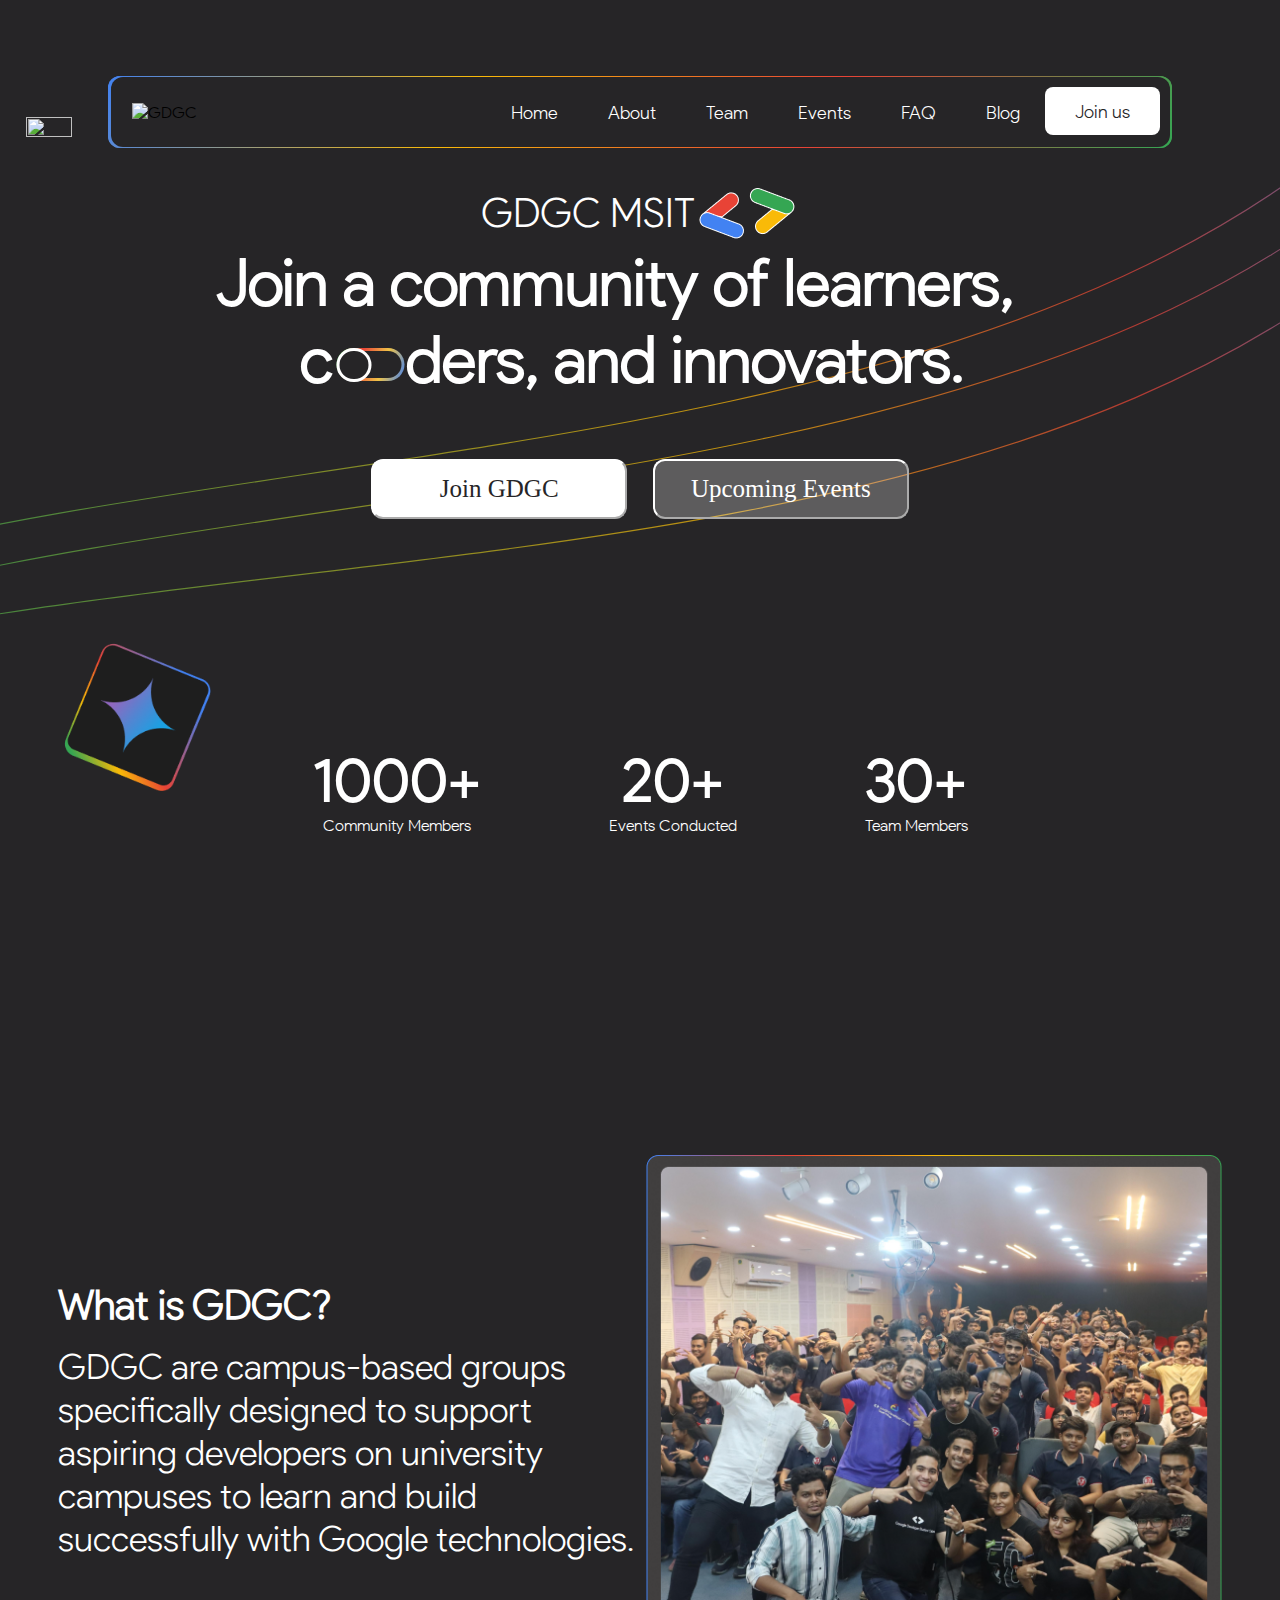
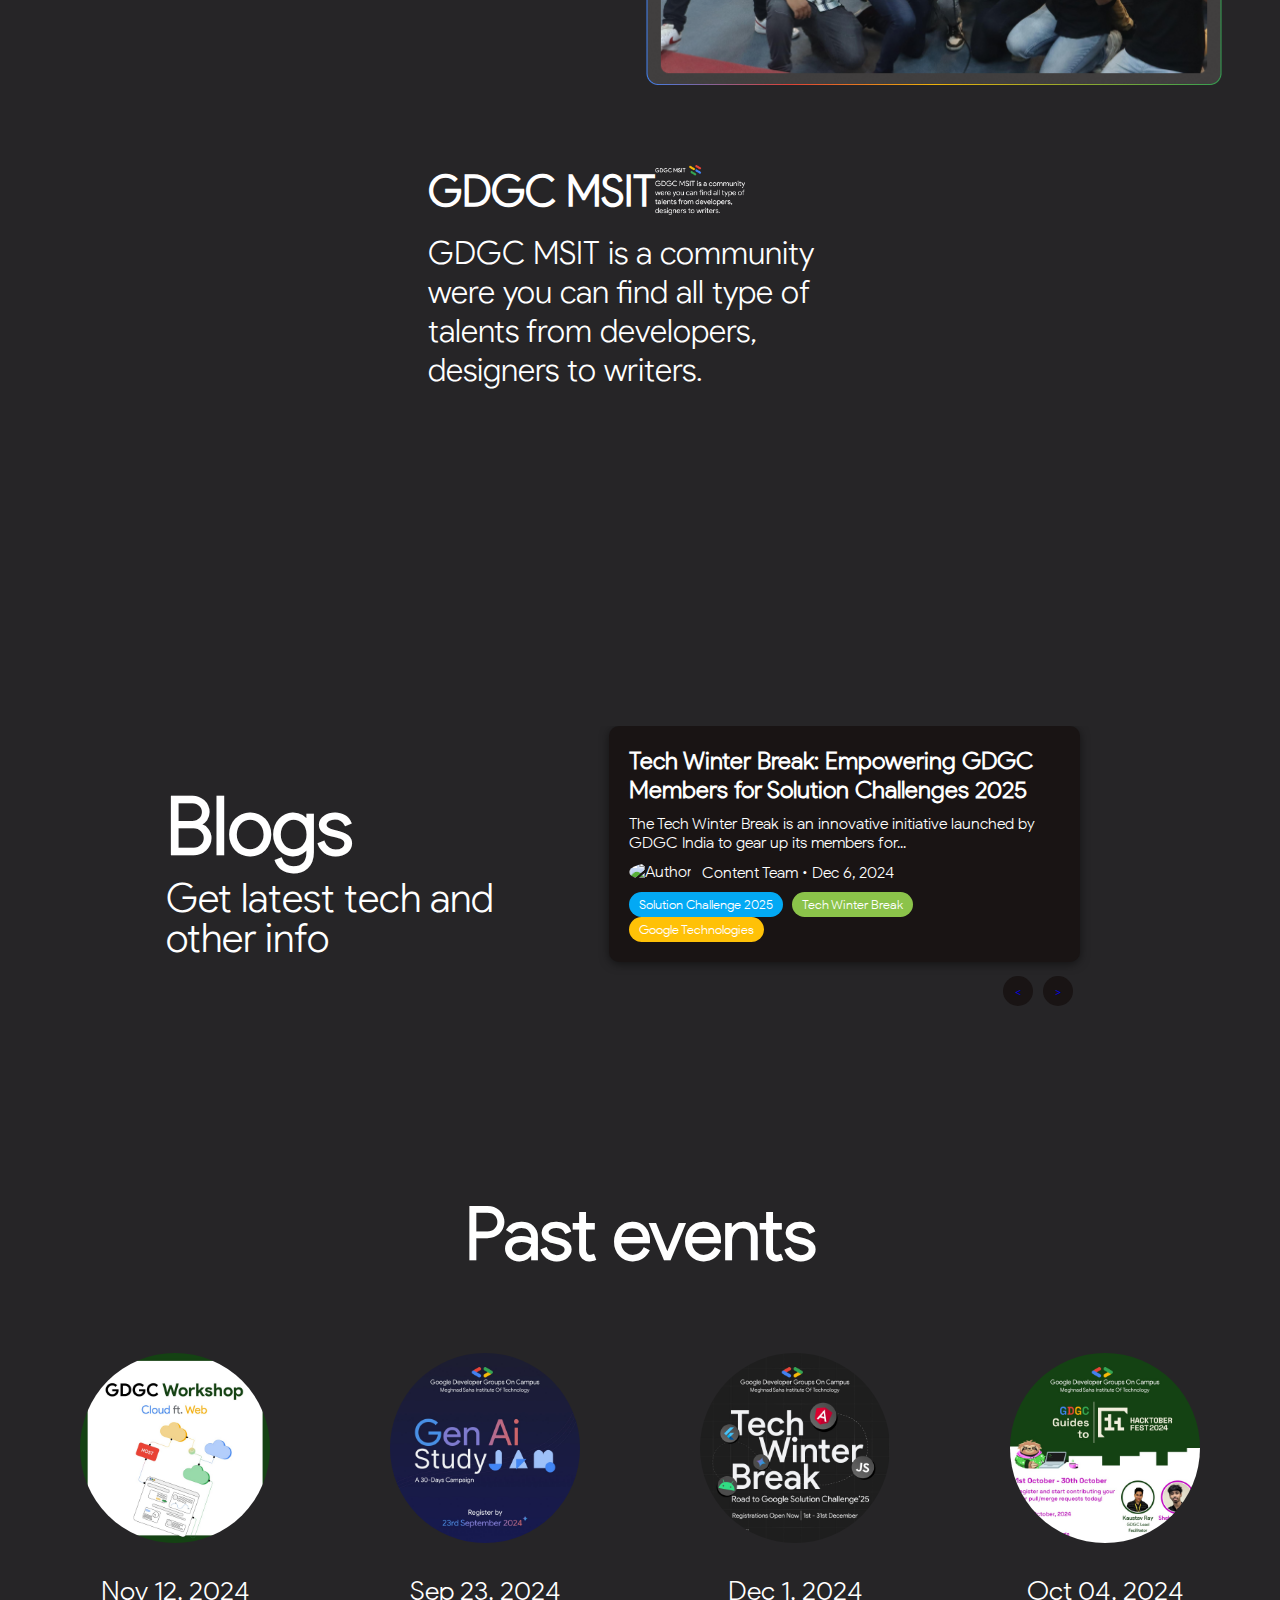
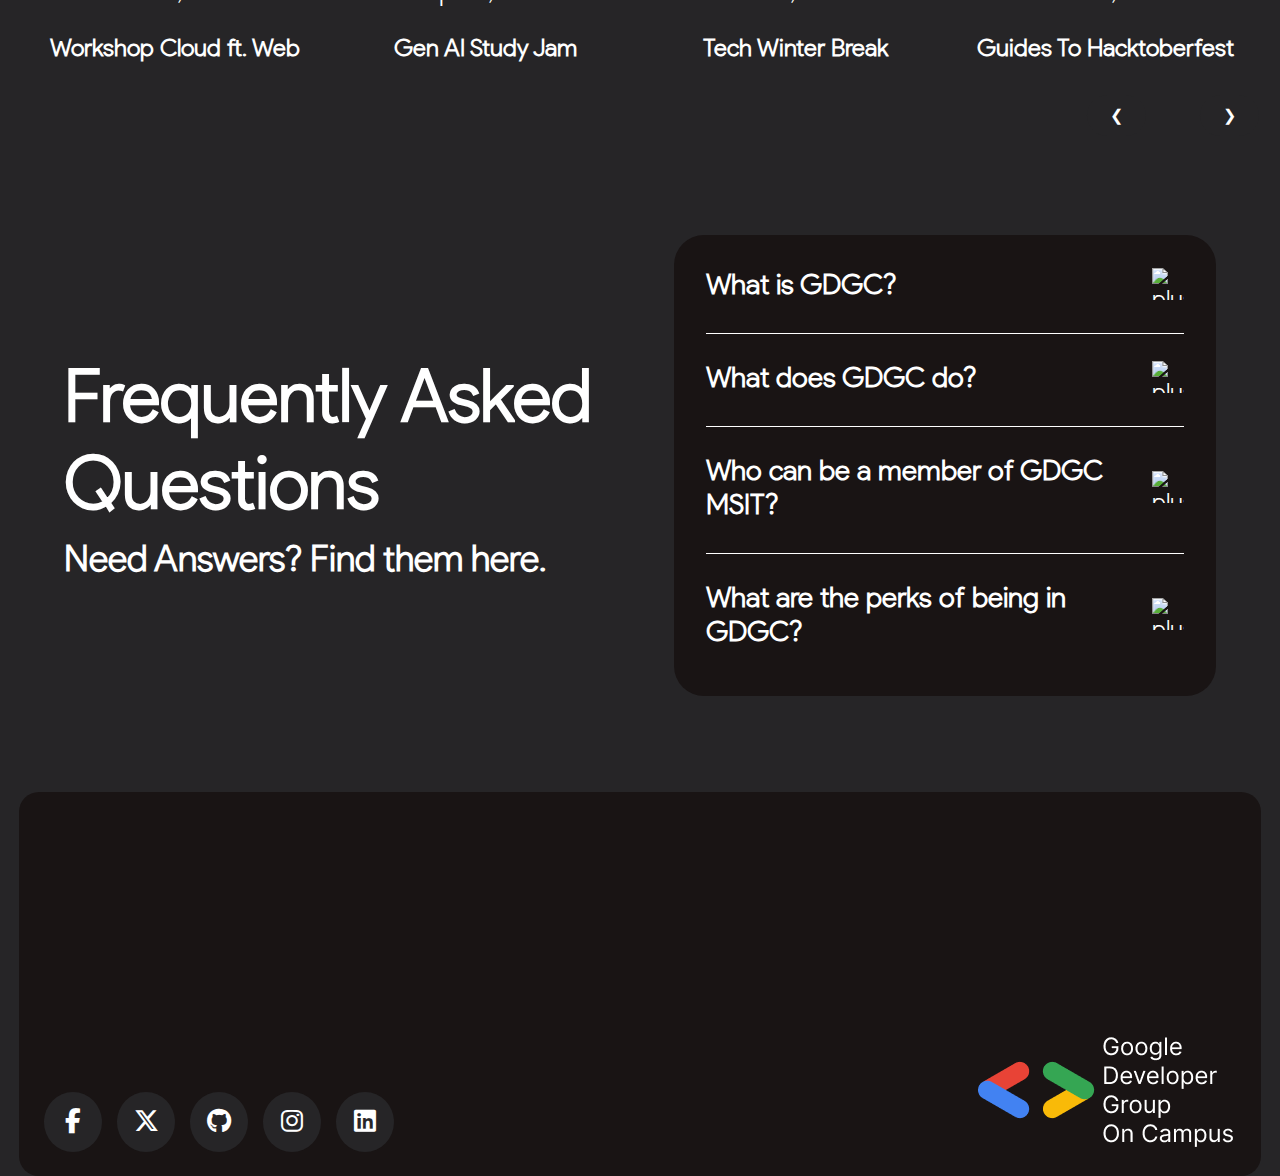
==== index.html @ e76a3c38 "Update index.html" ====
<!DOCTYPE html>
<html lang="en">
  <head>
    <meta charset="UTF-8" />
    <meta name="viewport" content="width=device-width, initial-scale=1.0" />
    <title>GDGC MSIT</title>
    <link rel="stylesheet" href="style.css" />
    <link
      rel="stylesheet"
      href="https://cdnjs.cloudflare.com/ajax/libs/font-awesome/6.7.1/css/all.min.css"
    />
    <link
      rel="stylesheet"
      href="https://cdnjs.cloudflare.com/ajax/libs/font-awesome/6.7.1/css/all.min.css"
      integrity="sha512-5Hs3dF2AEPkpNAR7UiOHba+lRSJNeM2ECkwxUIxC1Q/FLycGTbNapWXB4tP889k5T5Ju8fs4b1P5z/iB4nMfSQ=="
      crossorigin="anonymous"
      referrerpolicy="no-referrer"
    />
    <script>
      // if (!sessionStorage.getItem("loadingShown")) {
      //   window.location.href = "Loading.html";
      // } else {
      //   sessionStorage.removeItem("loadingShown");
      // }
    </script>
        <style>
      html {
        scroll-behavior: smooth;
      }
      /* ----------------------------------------------toggle switch------------------------------------------------------ */

      .switch {
        position: relative;
        display: inline-block;
        width: 4rem;
        height: 1.75rem;
        top: 1.8rem;
        margin: 0 -14px 0 -12px;
        /* align-content: end; */
        /* left: -700px; */
        /* top: 5px; */
      }

      .switch input {
        opacity: 0;
        width: 0;
        height: 0;
      }

      .slider {
        position: absolute;
        cursor: pointer;
        top: 0;
        left: 0;
        right: 0;
        bottom: 0;
        background-color: #272525;
        -webkit-transition: 0.4s;
        transition: 0.4s;
        border-radius: 34px;
        border: 4px solid blue;
      }

      .slider:before {
        position: absolute;
        content: "";
        height: 20px;
        width: 20px;
        left: -3px;
        /* bottom: 0.5px; */
        top: -3px;
        background-color: #272525;
        -webkit-transition: 0.4s;
        transition: 0.4s;
        border-radius: 50%;
        border: 4px solid red;
        /* border-image: linear-gradient(to right, red, blue, green, yellow) 1; */
      }

      input:checked + .slider {
        background-color: #fff;
      }

      input:focus + .slider {
        box-shadow: 0 0 1px #fff;
      }

      input:checked + .slider:before {
        -webkit-transform: translateX(26px);
        -ms-transform: translateX(26px);
        transform: translateX(36px);
      }

      /* Rounded sliders */
      .slider.round {
        border-radius: 34px;
      }

      .slider.round:before {
        border-radius: 50%;
      }

      /* ----------------------------------------------toggle switch------------------------------------------------------ */
    </style>
  </head>

  <body>
    <!-- <div id="loading-placeholder" ></div> -->
    <!-- <div id="main-content" > -->
    <!----------------------------------------------Navbar------------------------------------------------------>

    <div class="header">
      <nav>
        <ul>
          <div class="nav-img">
            <img id="nav-Img" src="./images/nav-photo.png" alt="GDGC" />
          </div>
          <li class="hideOnMobile">
            <a href="#home" class="active">Home</a>
          </li>
          <li class="hideOnMobile"><a href="#About">About</a></li>
          <li class="hideOnMobile"><a href="./indexx.html">Team</a></li>
          <li class="hideOnMobile"><a href="#events">Events</a></li>
          <li class="hideOnMobile"><a href="#faq">FAQ</a></li>
          <li class="hideOnMobile"><a href="#blogs">Blog</a></li>
          <li class="hideOnMobile">
            <button id="nav-btn">
              <a
                href="https://gdg.community.dev/gdg-on-campus-meghnad-saha-institute-of-technology-kolkata-india/"
                >Join us</a
              >
            </button>
          </li>
          <li>
            <a href="#" id="menubar"><i class="fa-solid fa-bars"></i></a>
          </li>
        </ul>

        <ul class="sidebar">
          <li>
            <a href="#" id="closeBtn"><i class="fa-solid fa-x"></i></a>
          </li>
          <li><a href="/index.html" class="nav-btn">Home</a></li>
          <li><a href="#About" class="nav-btn">About</a></li>
          <li><a href="/indexx.html" class="nav-btn">Team</a></li>
          <li><a href="#events" class="nav-btn">Events</a></li>
          <li><a href="#faq" class="nav-btn">FAQ</a></li>
          <li><a href="#blogs" class="nav-btn">Blog</a></li>
          <li><a href="https://gdg.community.dev/gdg-on-campus-meghnad-saha-institute-of-technology-kolkata-india/" class="nav-btn">Join Us</a></li>
        </ul>
      </nav>
    </div>

    <!----------------------------------------------Navbar------------------------------------------------------>

    <!----------------------------------------------Hero Section------------------------------------------------------>
    <div class="hero-container"  id="home">
      <img
        id="logo1"
        src="./image/Group 8.png"
        alt=""
        height="225px"
        width="300px"
      />
      <img id="logo2" src="./image/Group-12.png" alt="" />
      <img id="logo3" src="./image/Frame 88.png" alt="" />
      <img id="logo4" src="./image/Group 11.png" alt="" />
      <img id="logo5" src="./image/BG-1.png.svg" width="100%" alt="" />
      <div class="main">
        <div class="main-1">
          <pre>GDGC MSIT</pre>
          <img src="./image/Group (1).png" alt="" />
        </div>
        <div class="main-2">
          <h1>
            <pre>
              Join a community of learners,
                c<div class="toggle-container">
                  <input type="checkbox" name="checkbox" id="toggle" class="mode-icon" onclick="changeImg()">
                  <div class="toggle-btn"><label for="toggle" class="toggle"></label></div>
                  </div>ders, and innovators.
            </pre>
          </h1>
        </div>
        <div class="hero-btn">
          <a
            href="https://gdg.community.dev/gdg-on-campus-meghnad-saha-institute-of-technology-kolkata-india/"
            ><button id="btn1">Join GDGC</button></a
          >
          <a href=""><button id="btn2">Upcoming Events</button></a>
        </div>
      </div>
    </div>
    <!----------------------------------------------Hero Section------------------------------------------------------>

    <!----------------------------------------------Number Section------------------------------------------------------>
    <div class="number">
      <div class="flex">
        <div class="num">
          <h1>1000+</h1>
        </div>
        <div class="text">
          <p>Community Members</p>
        </div>
      </div>
      <div class="flex">
        <div class="num">
          <h1>20+</h1>
        </div>
        <div class="text">
          <p>Events Conducted</p>
        </div>
      </div>
      <div class="flex">
        <div class="num">
          <h1>30+</h1>
        </div>
        <div class="text">
          <p>Team Members</p>
        </div>
      </div>
    </div>
    <!----------------------------------------------Number Section------------------------------------------------------>

    <!----------------------------------------------Ongoing Event Section------------------------------------------------------>

    <!-- <div class="ongoing-container" id="ongoing-section">
      <div>
        <h1>Ongoing Event</h1>
      </div>
      <div class="ongoing-content">
        <div class="ongoing-image">
          <img src="image/events/build with AI.jpeg" alt="" />
        </div>
        <div class="ongoing-text">
          <div>
            <h2>Gen Ai Study Jam</h2>
          </div>
          <div>
            <p>
              🚀 Get ready to dive into the world of AI! Meghnad Saha Institute of Technology presents an engaging AI Workshop where you’ll learn to build your first AI Agent from scratch! 💻✨

              <br />
              <br />
              Space is limited! Only 120 students can join <br />
              this exclusive adventure
            </p>
          </div>
          <div>
            <a href="https://gdg.community.dev/events/details/google-gdg-on-campus-meghnad-saha-institute-of-technology-kolkata-india-presents-ai-workshop/">
              <button id="btn3">RSVP Now</button>
            </a>
            <br> <br>
        
          </div>
        </div>
      </div>
    </div> -->
    <!----------------------------------------------Ongoing Event Section------------------------------------------------------>

    <!-- ----------------------------------------------About Section------------------------------------------------------ -->
    <div class="about-container" id="About">
      <div class="about-text">
        <div class="about-heading">
          <h1>What is GDGC?</h1>
        </div>
        <div class="about-content">
          <p>
            GDGC are campus-based groups specifically designed to support
            aspiring developers on university campuses to learn and build
            successfully with Google technologies.
          </p>
        </div>
      </div>
      <div class="about-image">
        <img src="image/Frame 5.png" width="100%" alt="" />
      </div>
    </div>
    <!-- ----------------------------------------------About Section------------------------------------------------------ -->

    <!----------------------------------------------GDGC MSIT Section------------------------------------------------------>

    <div class="GDGC-container">
      <div class="Up">
        <div class="GDGC-Text">
          <div class="heading">
            <h1>GDGC MSIT</h1>
            <img src="image/Frame 6.png" alt="" />
          </div>
          <div class="content">
            <p>
              GDGC MSIT is a community were you can find all type of talents
              from developers, designers to writers.
            </p>
          </div>
        </div>
        <div class="Up-img">
          <div class="up-img-1">
            <img src="image/Frame up1.png" width="100%" alt="" />
          </div>
          <div class="up-img-2">
            <img src="image/Frame up2.png" width="100%" alt="" />
          </div>
        </div>
      </div>
      <div class="Down">
        <div class="down-img1">
          <img src="image/Frame down1.png" width="100%" alt="" />
        </div>
        <div class="down-img2">
          <img src="image/Frame down2.png" width="100%" alt="" />
        </div>
        <div class="down-img3">
          <img src="image/Frame 760.png" width="100%" alt="" />
        </div>
      </div>
    </div>

    <!--------------------------------------------------Blogs Section--------------------------------------------->

    <div class="blog-container" id="blogs">
      <div class="blog-header">
        <h1>Blogs</h1>
        <p>Get latest tech and other info</p>
      </div>

      <div class="swiper-wrapper">
        <div class="swiper">
          <!-- swipe 1 -->

          <div class="swipe">
            
            <a
              href="https://medium.com/@gdgcmsit/tech-winter-break-empowering-gdgc-members-for-solution-challenges-2025-ad377c3b2d14"
              target="_blank"
              style="text-decoration: none"
            >
              <div class="blog-card">
                <h3>
                  Tech Winter Break: Empowering GDGC Members for Solution
                  Challenges 2025
                </h3>
                <p>
                  The Tech Winter Break is an innovative initiative launched by
                  GDGC India to gear up its members for...
                </p>
                <div class="author">
                  <img src="image/blog logo.jpeg" height="20vh" alt="Author" />
                  <span>Content Team • Dec 6, 2024</span>
                </div>
                <div class="tags">
                  <span class="tag" style="background-color: #03a9f4;">Solution Challenge 2025</span>
                  <span class="tag" style="background-color: #8bc34a;">Tech Winter Break</span>
                  <span class="tag" style="background-color: #ffc107;">Google Technologies</span>
                </div>
              </div>
            </a>
            <!-- <div class="blog-card">
            <h3>
              Unveiling the Power of Serverless Computing: A Dive into AWS
              Lambda
            </h3>
            <p>
              In the vast landscape of cloud computing, few innovations have
              sparked as much interest and excitement as serverless comput...
            </p>
            <div class="author">
              <img src="image/avatar.png" alt="Author" />
              <span>kaustav ray • Apr 29, 2024</span>
            </div>
            <div class="tags">
              <span class="tag ai">AI</span>
              <span class="tag cloud">Cloud</span>
              <span class="tag ml">ML</span>
              <span class="tag design">Design</span>
            </div>
          </div>
          <div class="blog-card">
            <h3>
              Unveiling the Power of Serverless Computing: A Dive into AWS
              Lambda
            </h3>
            <p>
              In the vast landscape of cloud computing, few innovations have
              sparked as much interest and excitement as serverless comput...
            </p>
            <div class="author">
              <img src="image/avatar.png" alt="Author" />
              <span>kaustav ray • Apr 29, 2024</span>
            </div>
            <div class="tags">
              <span class="tag ai">AI</span>
              <span class="tag cloud">Cloud</span>
              <span class="tag ml">ML</span>
              <span class="tag design">Design</span>
            </div>
          </div> -->
          </div>

          <!-- swipe 2


        <div class="swipe">
          <div class="blog-card">
            <h3>
              Unveiling the Power of Serverless Computing: A Dive into AWS
              Lambda
            </h3>
            <p>
              In the vast landscape of cloud computing, few innovations have
              sparked as much interest and excitement as serverless comput...
            </p>
            <div class="author">
              <img src="image/avatar.png" alt="Author" />
              <span>kaustav ray • Apr 29, 2024</span>
            </div>
            <div class="tags">
              <span class="tag ai">AI</span>
              <span class="tag cloud">Cloud</span>
              <span class="tag ml">ML</span>
              <span class="tag design">Design</span>
            </div>
          </div>
          <div class="blog-card">
            <h3>
              Unveiling the Power of Serverless Computing: A Dive into AWS
              Lambda
            </h3>
            <p>
              In the vast landscape of cloud computing, few innovations have
              sparked as much interest and excitement as serverless comput...
            </p>
            <div class="author">
              <img src="image/avatar.png" alt="Author" />
              <span>kaustav ray • Apr 29, 2024</span>
            </div>
            <div class="tags">
              <span class="tag ai">AI</span>
              <span class="tag cloud">Cloud</span>
              <span class="tag ml">ML</span>
              <span class="tag design">Design</span>
            </div>
          </div>
          <div class="blog-card">
            <h3>
              Unveiling the Power of Serverless Computing: A Dive into AWS
              Lambda
            </h3>
            <p>
              In the vast landscape of cloud computing, few innovations have
              sparked as much interest and excitement as serverless comput...
            </p>
            <div class="author">
              <img src="image/avatar.png" alt="Author" />
              <span>kaustav ray • Apr 29, 2024</span>
            </div>
            <div class="tags">
              <span class="tag ai">AI</span>
              <span class="tag cloud">Cloud</span>
              <span class="tag ml">ML</span>
              <span class="tag design">Design</span>
            </div>
          </div>
        </div> -->
        </div>

        <!-- swiper Navigation -->

        <div class="swiper-controls">
          <button class="prev-btn">&lt;</button>
          <button class="next-btn">&gt;</button>
        </div>
      </div>
    </div>

    <!--------------------------------------------------Past Events Section--------------------------------------------->
    <section class="past-events" id="events">
      <h2>Past events</h2>
      <div class="carousel">
        <div class="carousel-inner"></div>
        <div class="carousel-controls">
          <button class="past-events-prev-btn">&#10094;</button>
          <button class="past-events-next-btn">&#10095;</button>
        </div>
      </div>
    </section>

    <!--------------------------------------------------FAQ Section--------------------------------------------->
    <section class="faq" id="faq">
      <div class="faq-left">
        <h1 class="faq-left-top">Frequently Asked Questions</h1>
        <h3 class="faq-left-bottom">Need Answers? Find them here.</h3>
      </div>
      <div class="faq-right">
        <div class="each-faq">
          <div class="question">
            <h3>What is GDGC?</h3>
            <img
              width="50"
              height="50"
              src="https://img.icons8.com/fluency-systems-filled/50/228BE6/plus-math.png"
              alt="plus-math"
            />
          </div>
          <div class="answer">
            <p>
              GDGC stands for Google Developer Group on Campus. It is a
              university based community group for students who are interested
              in Google developer technologies. GDGCs are powered by Google
              Developers and are intended to help students learn and grow as
              developers
            </p>
          </div>
        </div>
        <div class="each-faq">
          <div class="question">
            <h3>What does GDGC do?</h3>
            <img
              width="50"
              height="50"
              src="https://img.icons8.com/fluency-systems-filled/50/228BE6/plus-math.png"
              alt="plus-math"
            />
          </div>
          <div class="answer">
            <p>
              GDGC help solve the problems faced by people in everyday lives through the aid of technology, we make innovative software solutions to the issues and also help in upskilling the developer community in colleges through sessions and workshops.
            </p>
          </div>
        </div>

        <div class="each-faq">
          <div class="question">
            <h3>Who can be a member of GDGC MSIT?</h3>
            <img
              width="50"
              height="50"
              src="https://img.icons8.com/fluency-systems-filled/50/228BE6/plus-math.png"
              alt="plus-math"
            />
          </div>
          <div class="answer">
            <p>
              GDGC members are usually 2nd year & 3rd year students of the college. The 2nd years comprise the junior team and 3rd-year members comprise the core team of GDGC.
            </p>
          </div>
        </div>

        <div class="each-faq">
          <div class="question">
            <h3>What are the perks of being in GDGC?</h3>
            <img
              width="50"
              height="50"
              src="https://img.icons8.com/fluency-systems-filled/50/228BE6/plus-math.png"
              alt="plus-math"
            />
          </div>
          <div class="answer">
            <p>
              As a GDGC member, you join a prestigious global developer community, work on projects that address real-world issues, and continuously enhance your skills with the support of a motivated peer group.
            </p>
          </div>
        </div>
      </div>
    </section>

    <!-- <div class="footer">
        <div class="footer-icons">
            <a href="#"><i class="fa-brands fa-facebook-f"></i></a>
            <a href="#"><i class="fa-brands fa-x-twitter"></i></a>
            <a href="#"><i class="fa-brands fa-instagram"></i></a>
            <a href="#"><i class="fa-brands fa-linkedin"></i></a>
            <a href="#"><i class="fa-brands fa-youtube"></i></a>
        </div>
        <div class="footer-pic">
            <img src="images/footer-pic.png" alt="gdgc">
        </div>
    </div> -->

    <div class="footer">
      <div class="footer-icons">
        <a href="https://www.facebook.com/GDSCMSITKol"><i class="fa-brands fa-facebook-f"></i></a>
        <a href="https://x.com/gdg_msit"><i class="fa-brands fa-x-twitter"></i></a>
        <a href="#"><i class="fa-brands fa-github"></i></a>
        <a href="https://www.instagram.com/gdgc_msit/"><i class="fa-brands fa-instagram"></i></a>
        <a href="https://www.linkedin.com/company/google-developer-group-on-campus-msit/posts/?feedView=all"><i class="fa-brands fa-linkedin"></i></a>
        <!-- <a href="#"><i class="fa-brands fa-youtube"></i></a> -->
      </div>
      <div class="footer-pic">
        <img id="foot" src="/image/footer.0.png" alt="gdgc" />
      </div>
    </div>
    <!-- </div> -->

    <!-- Javascript -->
    <script src="script.js"></script>
  </body>
</html>
---- style.css ----
@font-face {
  font-family: 'gdgc';
  src: url('/fonts/ProductSans-Light.ttf');
}

* {
  margin: 0;
  padding: 0;
  font-family: gdgc;
}
html body button{
font-family: gdgc;
}
/* @font-face {
  font-family: gdgc;
  src: url(/fonts/Product\ Sans\ Regular.ttf);
} */
/* .navbar{
    background-color: aqua;
    height: 80px;
    width: 1197.38px;   
    margin-top: 6vh; 
    margin-left: 10vw;
    margin-right: 10vw;
} */

html{
  scroll-behavior: smooth;
}

:root {
  --bg-color: rgb(38, 37, 39);
  --txt-color: rgb(255, 255, 255);
  --navBg: rgba(75, 74, 74, 0.6);
  --secondaryBg: rgb(38, 37, 39);
  --footerBg: rgb(25, 20, 20);
}

.lightMode {
  --bg-color: rgb(255, 255, 255);
  --txt-color: rgb(39, 37, 37);
  --navBg: rgb(255, 255, 255);
  --secondaryBg: rgb(232, 232, 232);
  --footerBg: rgb(232, 232, 232);
}

body {
  background-color: var(--bg-color);
  /* color: var(--txt-color); */
}

/* @font-face {
  font-family: gdgc font;
  src: url(/fonts/Product\ Sans\ Regular.ttf);
} */

button:hover {
  cursor: pointer;
}

#main-content {
  display: none;
  align-items: center;
  justify-content: center;
}

/* -------------------------------------------------Animation-------------------------------------------------------------------- */
@keyframes appear{
  from{
    opacity: 0;
    scale: 0.5;
  }
  to{
    opacity: 1;
    scale: 1;
  }
}

.number{
  animation: appear 10s linear;
  animation-timeline: view();
  animation-range: entry 0 cover 40%;
}
.ongoing-container{
  animation: appear 10s linear;
  animation-timeline: view();
  animation-range: entry 0 cover 40%;
}
.blog-container{
  animation: appear 10s linear;
  animation-timeline: view();
  animation-range: entry 0 cover 40%;
}
.faq-left{
  animation: appear 10s linear;
  animation-timeline: view();
  animation-range: entry 0 cover 40%;
}
.question{
  animation: appear 10s linear;
  animation-timeline: view();
  animation-range: entry 0 cover 40%;
}


@keyframes appear1{
  from{
    opacity: 0;
    transform: translateX(-100px);
  }
  to{
    opacity: 1;
    transform: translateX(0px);
  }
}
.about-container{
  animation: appear1 10s linear;
  animation-timeline: view();
  animation-range: entry 0 cover 40%;
}

.Up-img img, .Down img {
  opacity: 0;
  transform: translateX(-50px); 
  transition: opacity 0.5s ease-in-out, transform 0.5s ease-in-out;
}

.Up-img img.show, .Down img.show {
  opacity: 1;
  transform: translateX(0); 
}

.Up-img img.hide, .Down img.hide {
  opacity: 0;
  transform: translateX(-30px); 
}








/* ----------------------------------------------Navbar------------------------------------------------------ */


.header {
  position: sticky;
  top: 3%;
  z-index: 99;
}

nav {
  background-color: var(--bg-color);
  padding: 10px 5px 0px 30px;
  width: 80%;
  height: 60px;
  position: relative;
  top: 50px;
  margin-left: auto;
  margin-right: auto;
  border-radius: 12px;
}

nav::after,
nav::before {
  content: "";
  position: absolute;
  height: 104%;
  width: 100.4%;
  background-image: linear-gradient(-60deg, rgba(53, 166, 83), rgb(232, 67, 54), rgb(249, 186, 8), rgb(66, 130, 242));
  top: -2%;
  left: -0.2%;
  z-index: -9;
  border-radius: 12px;
}



nav ul {
  width: 100%;
  list-style: none;
  display: flex;
  justify-content: flex-end;
  align-items: center;
}

nav li {
  height: 50px;
  list-style: none;
}

nav li a {
  height: 100%;
  padding: 0 25px;
  font-size: 1.1rem;
  text-decoration: none;
  display: flex;
  align-items: center;
  color: var(--txt-color);
}

nav li a:hover {
  color: #4282f2;
}

nav li button {
  background-color: var(--txt-color);
  margin-right: 5px;
  padding: 0 5px;
  height: 48px;
  width: 115px;
  border-radius: 8px;
  transition: background-color 0.3s;
  font-size: large;
  cursor: pointer;
  border: none;
  opacity: 2;
}

nav li button:hover {
  background-color: rgba(255, 255, 255, 0.8);
  color: #4282f2;
}

nav li button a {
  color: var(--bg-color);
}

nav li a:hover {
  background-color: rgba(245, 245, 245, 0.2)
}

.nav-img {
  height: 36px;
  width: fit-content;
  position: absolute;
  left: 2%;
  display: flex;
  align-items: center;
}


.sidebar {
  position: fixed;
  top: 0;
  right: -100%;
  height: 100vh;
  width: 250px;
  background-color: rgba(0, 0, 0, 0.5);
  backdrop-filter: blur(10px);
  flex-direction: column;
  justify-content: flex-start;
  align-items: flex-start;
  z-index: 99;
  transform: translateX(100%);
  transition: transform 0.3s ease-in-out;
}

.sidebar.active {
  transform: translateX(0);
}

.sidebar li {
  width: 100%;
  position: relative;
  left: 5%;
  margin: 15px;
}

.sidebar li a {
  position: relative;
  width: 100%;
  text-decoration: none;
  display: inline;
}

.nav-btn {
  font-size: 1.7rem;
}

.nav-btn:hover {
  background: linear-gradient(0deg, #4282F2, #efc348, #E84336, #36e465);
  -webkit-background-clip: text;
  -webkit-text-fill-color: transparent;
}


#menubar {
  color: var(--txt-color);
  font-size: 22px;
  margin-top: 3.5px;
  margin-right: 10px;
  display: none;
}

#closeBtn {
  color: var(--txt-color);
  font-size: 24px;
}


/* ----------------------------------------------Navbar------------------------------------------------------ */

/* ----------------------------------------------Hero Section------------------------------------------------------ */

.hero-container {
  scroll-margin-top: 5rem;
  position: relative;
  top: -3rem;
  /* overflow-x: hidden;/ */
  /* background-image: url(/image/BG-1.png.svg); */
}

#logo1 {
  display: flex;
  position: absolute;
  /* position: sticky; */

  top: 27%;
  width: 19%;
  height: auto;
  /* left: 2.813rem; */
  left: 2%;
  z-index: -1;
}

#logo2 {
  display: flex;
  position: absolute;
  /* top: 21.438rem; */
  top: 165%;
  right: 4%;
  width: 15%;
  height: auto;
  /* right: 4rem; */
  z-index: -1;
}

#logo3 {
  display: flex;
  position: absolute;
  /* top: 22.438rem; */
  top: 175%;
  left: 4.8%;
  /* left: 4rem; */
  width: 12%;
  height: auto;
  z-index: -1;
}

#logo4 {
  display: flex;
  position: absolute;
  /* top: 15.438rem; */
  top: 120%;
  /* right: 1rem; */
  right: 1%;
  width: 10.2%;
  height: auto;
  z-index: -2;
}

#logo5 {
  display: flex;
  width: 100%;
  height: 120vh;
  /* width: 96.875rem; */
  /* justify-content: center;
    align-items: center; */
  position: absolute;
  /* top: -14.438rem; */
  top: -17rem;
  /* top: -110%; */
  z-index: -5;
  object-fit: cover;
}

.main {
  position: relative;
  top: 5rem;
}

.main-1 {
  display: flex;
  justify-content: center;
  align-items: center;
  /* position:absolute;
    top:190px;
    left: 50%; */
  position: relative;
  top: 5rem;
  color: var(--txt-color);
  font-family: "Product Sans Regular";
  /* src: url(/fonts/Product\ Sans\ Regular.ttf); */
  font-style: normal;
  font-size: 40px;
}

/* .main-2 {
  display: flex;
  justify-content: center;
  align-items: center;
  position: relative;
  width: 100%;
  top: 5.25rem;
  left: -7.188rem;
  color: #ffffff;
  font-family: "ProductSans-Light";
  src: url(/fonts/ProductSans-Light.ttf);
  font-style: large;
  font-size: 25px;
} */
.main-2 {
  display: flex;
  justify-content: center;
  align-items: center;
  /* position:absolute;
    top:190px;
    left: 50%; */
  width: 80%;
  position: relative;
  top: 5rem;
  color: var(--txt-color);
  /* src: url(/fonts/Product\ Sans\ Regular.ttf); */
  font-style: normal;
  font-size: 2rem;
  text-align: center;
  padding-right: 20%;
}

/* .main-2 h1{
  width: fit-content;
  display: flex;
  justify-content: center;
  align-items: center;
  padding-right: 14%;
} */

.hero-btn {
  width: 100%;
  display: flex;
  justify-content: center;
  align-items: center;
  position: relative;
  top: 4rem;
  gap: 2%;
}

.hero-btn a {
  width: 20%;
}

#btn1 {
  height: 3.75rem;
  /* width: 12.625rem; */
  width: 100%;
  padding: 12px 24px 12px 24px;
  border-radius: 12px;
  border-color: var(--txt-color);
  font-family: "Product Sans Regular";
  src: url(/fonts/Product\ Sans\ Regular.ttf);
  font-style: large;
  font-size: 25px;
  margin-right: 1.25rem;
  cursor: pointer;
  background-color: var(--txt-color);
  color: var(--bg-color);
}

#btn2 {
  height: 3.75rem;
  /* width: 15.75rem; */
  width: 100%;
  padding: 12px 24px 12px 24px;
  border-radius: 12px;
  border-color: var(--txt-color);
  font-family: "Product Sans Regular";
  src: url(/fonts/Product\ Sans\ Regular.ttf);
  font-style: large;
  font-size: 25px;
  background-color: rgba(247, 243, 243, 0.267);
  color: var(--txt-color);
  cursor: pointer;
}

/* ----------------------------------------------Hero Section------------------------------------------------------ */
/* ---------------------------------toggle button---------------------------------- */
.toggle-container {
  position: relative;
  display: inline-block;
  vertical-align: middle;
  height: 30px;
  width: 65px;
  margin-left: 0.4rem;
  margin-right: 0.1rem;
}

.toggle-btn {
  position: absolute;
  display: inline-block;
  top: 50%;
  left: 50%;
  transform: translate(-50%, -50%);
  width: 100%;
  height: 100%;
}

.toggle {
  display: block;
  position: relative;
  top: 0;
  left: 0;
  width: 95%;
  height: 90%;
  background-color: var(--bg-color);
  border-radius: 2em;
  transition: all 0.25s linear;
}

.toggle::after {
  content: "";
  position: absolute;
  width: 100%;
  height: 100%;
  padding: 5%;
  top: -0.2rem;
  left: -0.2rem;
  background-image: linear-gradient(-70deg, #4282F2,
      #efc348,
      #E84336,
      #36e465);
  border-radius: 2em;
  z-index: -10;
}

.toggle::before {
  content: "";
  position: absolute;
  width: 1.8rem;
  height: 1.8rem;
  border-radius: 50%;
  top: -14%;
  left: -5%;
  background-color: var(--bg-color);
  border: 3px solid var(--txt-color);
  transition: all 0.2s linear;
}

input[type="checkbox"]:checked~.toggle-btn .toggle::before {
  transform: translateX(2.15rem);
}

.mode-icon {
  display: none;
}

/* ---------------------------------toggle button---------------------------------- */

/* ----------------------------------------------Number Section------------------------------------------------------ */
.number {
  overflow: hidden;
  /* padding-top: 25rem; */
  display: flex;
  /* flex-direction: row; */
  justify-content: center;
  align-items: center;
  position: relative;
  top: 20rem;
  /* gap: 9rem; */
  gap: 10%;
}

.number p {
  font-size: 1rem;
}

.flex {
  display: flex;
  flex-direction: column;
}

.num {
  display: flex;
  align-items: center;
  justify-content: center;
  color: var(--txt-color);
  font-size: 30px;
  /* font-family: 'Product Sans Regular';
    src: url(/fonts/Product\ Sans\ Regular.ttf); */
}

.text {
  display: flex;
  align-items: center;
  justify-content: center;
  color: var(--txt-color);
}

/* ----------------------------------------------Number Section------------------------------------------------------ */

/* ----------------------------------------------Ongoing Section------------------------------------------------------ */
 /* ----------------------------------------------Ongoing Section------------------------------------------------------ */
.ongoing-container {
  display: flex;
  align-items: center;
  justify-content: center;
  flex-direction: column;
  gap: 2rem;
  color: var(--txt-color);
  padding: 2rem;
  position: relative;
  top: 25rem;
}
/* modified */
.ongoing-container h1 {  
  font-size: 3.5rem;
  text-align: center;
}

.ongoing-content {
  display: flex;
  align-items: center;
  justify-content: center;
  gap: 3rem;
  flex-wrap: wrap;
  max-width: 1200px;
  width: 100%;
}

.ongoing-image img {
  width: 100%;
  max-width: 400px;
  height: auto;
  border-radius: 200px;
}

.ongoing-text {
  display: flex;
  flex-direction: column;
  justify-content: center;
  gap: 1rem;
  font-size: 3.5rem;
  max-width: 600px;
  text-align: center;
}

.ongoing-text h2 {
  font-size: 2.5rem;
  font-weight: 600;
  text-align: center;
}

.ongoing-text p {
  font-size: 1.3rem;
  line-height: 1.5;
  text-align: left;
}

#btn3 {
  height: 3rem;
  width:10rem;
  padding: 0.5rem 1rem;
  border-radius: 10px;
  font-size: 1rem;
  border: none;
  background-color: var(--txt-color);
  color: var(--bg-color);
  cursor: pointer;
  align-self: center;
}

#btn3:hover {
  background-color: rgba(255, 255, 255, 0.8);
  color: #4282f2;
}

/* Responsive Design */
@media (max-width: 768px) {
  .ongoing-container h1 {
    font-size: 2rem;
  }

  .ongoing-content {
    flex-direction: column;
    gap: 1.5rem;
  }

  .ongoing-image img {
    max-width: 300px;
  }

  .ongoing-text {
    font-size: 0.9rem;
  }

  .ongoing-text h2 {
    font-size: 1.5rem;
  }
}

@media (max-width: 480px) {
  .ongoing-container h1 {
    font-size: 1.5rem;
  }

  .ongoing-text h2 {
    font-size: 1.2rem;
  }

  .ongoing-text p {
    font-size: 0.85rem;
  }

  #btn3 {
    font-size: 0.9rem;
    padding: 0.5rem;
  }
}


/* ----------------------------------------------Ongoing Section------------------------------------------------------ */

/* ----------------------------------------------About Section------------------------------------------------------ */
.about-container {
  scroll-margin-top: 10rem;
  display: flex;
  align-items: center;
  justify-content: center;
  gap: 0.7rem;
  /* width: 100%; */

  /* padding-left: 50px;
  padding-right: 50px; */
  /* padding-top: 7rem; */
  position: relative;
  top: 40rem;
}

.about-image {
  display: flex;
  align-items: center;
  justify-content: center;
  width: 45%;
  position: relative;
  /* width: 100px; */
}

.about-text {
  display: flex;
  width: 45%;
  /* align-items: center;
    justify-content: center; */
  flex-direction: column;
  color: var(--txt-color);
  gap: 1rem;
}

/* .about-image img{
    width: 350px;
    height: 300px;
} */
.about-heading h1 {
  font-size: 2.5rem;
}

.about-content {
  font-size: 2.2rem;
}

/* .about-content p{
  font-size: 30px;
} */
/* ----------------------------------------------About Section------------------------------------------------------ */

/* ----------------------------------------------GDGC Section------------------------------------------------------ */
.GDGC-container {
  width: 100%;
  display: flex;
  align-items: center;
  justify-content: center;
  flex-direction: column;
  /* padding-top: 7rem; */
  /* padding:0 10rem 0 10rm;   */
  position: relative;
  top: 45rem;
  gap: 1.5rem;
  color: var(--txt-color);
}

.Up {
  width: 90%;
  display: flex;
  gap: 1rem;
  align-items: center;
  justify-content: center;
}

.Up-img {
  display: flex;
  align-items: center;
  justify-content: center;
  gap: 1rem;
}

.Down {
  width: 90%;
  display: flex;
  gap: 1rem;
  align-items: center;
  justify-content: center;
  
}

.GDGC-Text {
  width: 34%;
  display: flex;
  flex-direction: column;
  gap: 1rem;
}

.heading {
  display: flex;
}

.heading img {
  width: 100px;
  height: 50px;
}

.heading h1 {
  font-size: 2.7rem;
}

.content {
  font-size: 2rem;
}

.flexbox {
  display: flex;
  align-items: center;
  justify-content: center;
  height: 350px;
  width: 100%;
}

.bottom-img {
  gap: 1rem;
}

/* ----------------------------------------------GDGC Section------------------------------------------------------ */

/* -------------------------------------------------Blogs Section------------------------------- */

.blog-container {
  scroll-margin-top: 20rem;
  display: flex;
  flex-direction: row;
  align-items: center;
  justify-content: space-between;
  padding: 54px 80px;
  max-width: 74vw;
  gap: 50px;
  margin: auto;
  height: auto;
  color: var(--txt-color);
  position: relative;
  top: 60rem;
}

.blog-header {
  text-align: left;
  width: 40%;
}

.blog-header h1 {
  line-height: 6.5rem;
  font-size: 5rem;
}

.blog-header p {
  font-size: 2.5rem;
  line-height: 2.5rem;
  color: var(--txt-color);
}

.swiper-wrapper {
  overflow: hidden;
  width: 60%;
}

.swiper {
  display: flex;

  transition: transform 0.3s ease-in-out;
}

.swipe {
  min-width: 100%;
  display: flex;
  flex-direction: column;
  gap: 20px;
}

.blog-card {
  background-color: var(--footerBg);
  /* background:#1E1E1E; */
  padding: 20px;
  border-radius: 10px;
  box-shadow: 0 2px 10px rgba(0, 0, 0, 0.5);
  margin-bottom: 20px;
  width: 80%;
  margin: 0 auto;
}

.blog-card h3 {
  font-size: 1.5rem;
  margin: 0 0 10px;
  color: var(--txt-color);

}

.blog-card p {
  font-size: 1rem;
  color: var(--txt-color);
}

.author {
  display: flex;
  align-items: center;
  margin-top: 10px;
  color: var(--txt-color);

}

.author img {
  border-radius: 50%;
  margin-right: 10px;
}

.tags {
  margin-top: 10px;
}

.tag {
  display: inline-block;
  padding: 5px 10px;
  border-radius: 15px;
  margin-right: 5px;
  font-size: 0.8rem;
  color: white;
}


/* swiper Controls */
.swiper-controls {
  justify-content: flex-end;
  margin-top: 14px;
  display: flex;
  gap: 10px;
  padding-right: 41px;
}

.swiper-controls button {
  color: var(--txt-color);
  background-color: var(--footerBg);
  border: none;
  border-radius: 50%;
  width: 30px;
  height: 30px;
  cursor: pointer;
  color: blue;
}

.swiper-controls button:hover {
  background-color: #555;
}

/* -------------------------------------------------Blogs Section------------------------------- */

/* -------------------------------------------------Past Events Section------------------------------- */

.past-events {
  scroll-margin-top: 10rem;
  color: var(--txt-color);
  text-align: center;
  padding: 50px 20px;
  position: relative;
  top: 65rem;
}

.past-events h2 {
  font-size: 4.5em;
  margin-bottom: 76px;
}

.past-events .carousel {
  position: relative;
  max-width: 100%;
  margin: 0 auto;
  overflow: hidden;
}

.past-events .carousel-inner {
  width: 100%;
  display: flex;
  transition: transform 0.5s ease-in-out;
}

.event {
  min-width: 25%;
  text-align: center;
  display: flex;
  flex-direction: column;
  align-items: center;
  justify-content: space-between;
  gap: 21px;
  cursor: pointer;
}

.event img {
  width: 190px;
  height: 190px;
  border-radius: 56%;
}

.event p {
  margin: 10px 0 5px;
  font-size: 1.7em;
}

.event h3 {
  margin: 0;
  font-size: 1.5rem;
}

.past-events .carousel-controls {
  display: flex;
  justify-content: flex-end;
  gap: 54px;
  padding: 33px;
}

.past-events button {
  background-color: var(--secondaryBg);
  color: var(--txt-color);
  border: none;
  padding: 11px 23px;
  cursor: pointer;
  font-size: 1em;
  border-radius: 92px;
  position: relative;
  right: -2rem;
}

.past-events button:hover {
  background-color: var(--secondaryBg);
  opacity: 0.6;

}

/* -------------------------------------------------Past Events Section------------------------------- */




/* ----------------------------------------------------FAQ Section-------------------------------------------------- */

.faq {
  scroll-margin-top: 7rem;
  color: var(--txt-color);
  display: flex;
  gap: 1rem;
  /* margin-top: 1100px; */
  align-items: center;
  padding: 1rem 4rem;
  max-width: 100%;
  position: relative;
  top: 65rem;
}

.faq-left {
  display: flex;
  flex-direction: column;
  gap: 10px;
  /* max-width: 40%; */
}

.faq-left-top {
  font-size: 72px;
}

.faq-left-bottom {
  font-size: 36px;
}

.faq-right {
  display: flex;
  flex-direction: column;
  gap: 10px;
  width: 60%;
  padding: 2rem;
  border-radius: 30px;
  background-color: var(--footerBg);
}

.faq-right .question {
  display: flex;
  justify-content: space-between;
  align-items: center;
  font-size: 24px;
  cursor: pointer;
}

.faq-right .question img {
  width: 32px;
  height: 32px;
}

.faq-right .answer {
  font-size: 22px;
  margin-top: 1rem;
  padding-right: 4rem;
  max-height: 0;
  overflow: hidden;
  transition: max-height 0.3s ease-in-out;
}


.faq-right .answer.active {
  max-height: 300px;
}

.each-faq:not(:last-child) {
  border-bottom: 1px solid #fff;
  margin-bottom: 1rem;
  padding-bottom: 1rem;
}


/* -----------------------footer-------------------- */

.footer {
  height: 384px;
  width: 97%;
  background-color: var(--footerBg);
  border-radius: 20px;
  margin: 0 auto 25px auto;
  display: flex;
  justify-content: space-between;
  align-items: end;
  position: relative;
  top: 70rem;
  color: var(--txt-color);
}

.footer-icons {
  width: 350px;
  height: 60px;
  display: flex;
  justify-content: center;
  align-items: center;
  margin: 2%;
  gap: 15px;
}

.footer-icons a {
  background-color: var(--bg-color);
  color: var(--txt-color);
  height: 60px;
  width: 60px;
  font-size: 23px;
  display: flex;
  align-items: center;
  justify-content: center;
  text-decoration: none;
  border-radius: 50%;
}

.footer-icons a i {
  font-size: 25px;
}

.footer-pic {
  margin: 2%;
}

/******************************** RESPONSIVE CSS ******************************/

@media(max-width: 1250px) {
  nav li a {
    padding: 0 19px;
    font-size: 16px;
  }

  nav li button {
    margin: 7px 14px 0px 14px;
    height: 35px;
    width: 100px;
    font-size: 16px;
  }

  .nav-img img {
    width: 240px;
  }

  #logo5{
    top: -8rem;
  }
  #logo2 {
    top: 109%;
    right: 6%;
    width: 17%;
    height: 55%;

  }
  #logo3 {
    top: 100%;
    left: 4%;
    width: 17%;
    height: 55%;
  }
  #logo4 {
    width: 13%;
    right: 1%;
    top: 80%;
  }
  .hero-btn a {
    width: 22%;
  }
  /* .hero-btn{
    width: 100%;
    display: flex;
    flex-direction: column;
    justify-content: center;
    align-items: center;
    position: relative;
    top: 4rem;
    gap: 2%;
  } */
}

@media(max-width: 1100px) {
  nav li a {
    font-size: 16px;
    padding: 0 10px;
  }

  nav li button {
    margin: 7px 13px 0px 13px;
    height: 35px;
    width: 92px;
    font-size: 16px;
  }

  .main-2 {
    font-size: 1.8rem;
  }

  .hero-btn a {
    width: 24%;
  }

  #logo1 {
    top: 20%;
    width: 25%;
  }

  /* #logo3 {
    top: 100%;
    left: 4%;
    width: 18%;
  } */

  /* #logo2 {
    top: 150%;
    right: 6%;
    width: 18%;
  } */

  /* #logo4 {
    width: 13%;
    right: 1%;
    top: 115%;
  } */

  .number {
    top: 16rem;
  }

  .about-container {
    top: 30rem;
  }

  .GDGC-container {
    top: 35rem;
  }

  .blog-container {
    top: 45rem;
    padding: 10px 10px 10px 30px;
    max-width: 100vw;
    margin: 0;
    gap: 10px;
    justify-content: space-between;
  }
  .blog-header h1 {
    font-size: 4rem;
    line-height: 4rem;
  }

  .blog-header p {
    font-size: 1.5rem;
  }

  .past-events {
    top: 50rem;
  }

  .faq {
    top: 50rem;
  }

  .footer {
    top: 57rem;
  }
}



@media(max-width: 910px) {
  .nav-img img {
    width: 180px;
  }

  nav li a {
    font-size: 14px;
    padding: 0 8px;
  }

  nav li button {
    margin: 8px 5px 0px 7px;
    height: 32px;
    width: 80px;
    font-size: 14px;
  }

  .main-2 {
    font-size: 1.5rem;
  }

  .main-1 {
    font-size: 30px;
    gap: 2%;
  }

  .hero-btn a {
    width: 30%;
  }

  #logo5{
    top: -15rem;
  }

  .faq-right {
    width: 100%;
    padding: 3rem;
  }

  .faq {
    flex-direction: column;
  }

  .faq-left {
    margin-right: 5rem;
    width: 100%;
    gap: 4px;
  }

  .faq-left-top {
    width: 100%;
    font-size: 55px;
  }

  .faq-left-bottom {
    font-size: 28px;
    font-weight: lighter;
  }
}

@media(max-width: 780px) {
  .hideOnMobile {
    display: none;
  }

  .sidebar {
    right: 0;
  }

  nav {
    height: 40px;
  }

  .nav-img {
    margin-top: -20px;
  }

  .nav-img img {
    width: 250px;
  }

  #menubar {
    display: block;
  }

  .event {
    min-width: 50%;
  }

  .past-events h2 {
    font-size: 4em;
  }

  .past-events button {
    padding: 8px 16px;
  }

  .hero-btn {
    gap: 3%;
  }

  .hero-btn a {
    width: 35.8%;
  }

  #btn1,
  #btn2 {
    font-size: 22px;
  }

  .main-2 {
    font-size: 1.2rem;
  }

  #logo5{
    width: 100%;
    top: -10rem;
    object-fit: contain;
  }

  .GDGC-container {
    top: 30rem;
  }

  .GDGC-Text {
    width: 90%;
  }

  .heading h1 {
    font-size: 1.7rem;
  }

  .content {
    font-size: 1.2rem;
  }

  .heading img {
    width: 60px;
    height: auto;
  }

  .about-container {
    top: 25rem;
  }

  .about-heading h1 {
    font-size: 1.7rem;
  }

  .about-content {
    font-size: 1.3rem;
  }

  .number {
    top: 15rem;
  }

  .num {
    font-size: 25px;
  }

  .number p {
    font-size: 0.6rem;
  }

  .blog-container {
    top: 40rem;
    padding: 10px 10px 10px 30px;
    max-width: 100vw;
    margin: 0;
    gap: 10px;
    justify-content: space-between;
  }

  .blog-header {
    width: 40%;
  }

  .swiper-wrapper {
    width: 90%;
  }

  .blog-header h1 {
    font-size: 4rem;
    line-height: 4rem;
  }

  .blog-header p {
    font-size: 1.2rem;
  }

  .past-events {
    top: 47rem;
  }

  .faq {
    top: 49rem;
  }

  .faq-left-top {
    font-size: 45px;
  }

  .faq-left-bottom {
    font-size: 25px;
    font-weight: lighter;
  }

  .footer {
    height: 200px;
    width: 95%;
    margin-left: 20px;
    top: 50rem;
  }

  .footer-icons {
    gap: 12px;
  }

  .footer-icons a {
    height: 45px;
    width: 45px;
  }

  .footer-icons a i {
    font-size: 18px;
  }

  .footer-pic {
    margin: 0%;
    scale: 0.7;
  }
}


@media(max-width: 580px) {



  .number {
    flex-direction: column;
    gap: 6rem;
    top: 19rem;
  }

  .num {
    font-size: 30px;
  }

  .number p {
    font-size: 1rem;
  }

  .about-container {
    flex-direction: column;
    margin: 0 1rem;
    top: 24rem;
  }

  .about-text {
    width: 100%;
  }

  .about-image {
    width: 100%;
  }

  .about-heading h1 {
    font-size: 2.5rem;
  }

  .about-content {
    font-size: 1.5rem;
  }



  .blog-container {
    flex-direction: column;
    padding: 0;
    gap: 2rem;
    max-width: 100%;
    top: 33rem;
  }

  .blog-header {
    width: 97%;
    margin: 0 0 0 3%;

  }

  .blog-header h1 {
    font-size: 3rem;
    line-height: 3.2rem;
  }

  .blog-header p {
    width: fit-content;
    font-size: 1.6rem;
  }

  .swiper-wrapper {
    width: 100%;
  }

  .Up,
  .Up-img,
  .Down {
    flex-direction: column;
  }

  .heading h1 {
    font-size: 2rem;
  }

  .content {
    font-size: 1.5rem;
  }

  .GDGC-container {
    top: 30rem;
  }

  .GDGC-Text {
    margin-left: 2%;
    width: 100%;
    gap: 0.5rem;
  }

  .heading img {
    width: 100px;
    height: 50px;
  }

  .past-events {
    top: 33rem;
  }

  .past-events h2 {
    margin-bottom: 2rem;
  }

  .faq {
    top: 32rem;
  }

  .faq-left-top {
    font-size: 45px;
  }

  .faq-left-bottom {
    font-size: 25px;
    font-weight: lighter;
  }

  .main {
    top: 8rem;
  }

  .main-2 {
    font-size: 0.9rem;
  }

  .main img {
    width: 16%;
  }

  #btn1,
  #btn2 {
    font-size: 19px;
  }

  #btn2 {
    padding: 9px 10px 9px 10px;
  }

  #logo1 {
    top: 40%;
    width: 30%;
  }

  #logo3 {
    top: 200%;
    left: -8%;
    width: 42%;
  }

  #logo2 {
    top: 200%;
    right: 1%;
    width: 35%;
  }

  #logo4 {
    width: 22%;
    right: 1%;
    top: 180%;
  }

  .footer {
    margin-left: 13.7px;
    width: 95%;
    top: 40rem;
    gap: 8px;
  }

  .footer-icons {
    justify-content: flex-start;
    height: 38px;
    margin: 5% 10%;
  }

  .footer-icons a {
    height: 40px;
    width: 40px;
  }

  .footer-pic {
    margin-left: -5rem;
    margin-right: 0;
    scale: 0.4;
  }
}

@media(max-width: 450px) {
  .sidebar {
    width: 75%;
  }

  nav {
    height: 38px;
  }

  .nav-img img {
    width: 200px;
  }

  .footer {
    top: 36rem;
    flex-direction: column-reverse;
    justify-content: space-between;
    align-items: center;
    margin: 0 2%;
    width: 96%;
  }

  .footer-pic {
    margin-left: -14rem;
    margin-top: -20px;
    margin-right: 0;
  }

  .footer-icons {
    justify-content: center;
    width: 100%;
    gap: 12px;
  }

  .event {
    min-width: 100%;
  }

  .past-events h2 {
    font-size: 3em;
  }

  .past-events button {
    padding: 6px 12px;
  }

  .blog-header h1 {
    font-size: 2.2rem;
    line-height: 2.5rem;
  }

  .blog-header p {
    width: fit-content;
    font-size: 1.3rem;
  }

  .faq {
    top: 30rem;
  }

  .faq-left-top {
    font-size: 35px;
    width: 100%;
  }

  .faq-left-bottom {
    font-size: 20px;
    font-weight: lighter;
  }

  .faq-right .answer {
    font-size: 20px;
    width: 100%;
  }

  .faq-right .question {
    font-size: 22px;
  }

  .main-2 {
    font-size: 0.9rem;
  }

  .hero-btn a {
    width: 40%;
  }

  #btn1,
  #btn2 {
    font-size: 19px;
  }

  #btn2 {
    padding: 9px 10px 9px 10px;
  }

  #logo1 {
    top: 50%;
    width: 35%;
  }

  #logo3 {
    top: 200%;
    left: -8%;
    width: 42%;
  }

  #logo2 {
    top: 200%;
    right: 1%;
    width: 35%;
  }

  #logo4 {
    width: 22%;
    right: 1%;
    top: 180%;
  }

  #logo5{
  display: none;
  }
}

@media(max-width:387px) {
  .main-2 {
    font-size: 0.8rem;
    right: 0.5rem;
  }
}
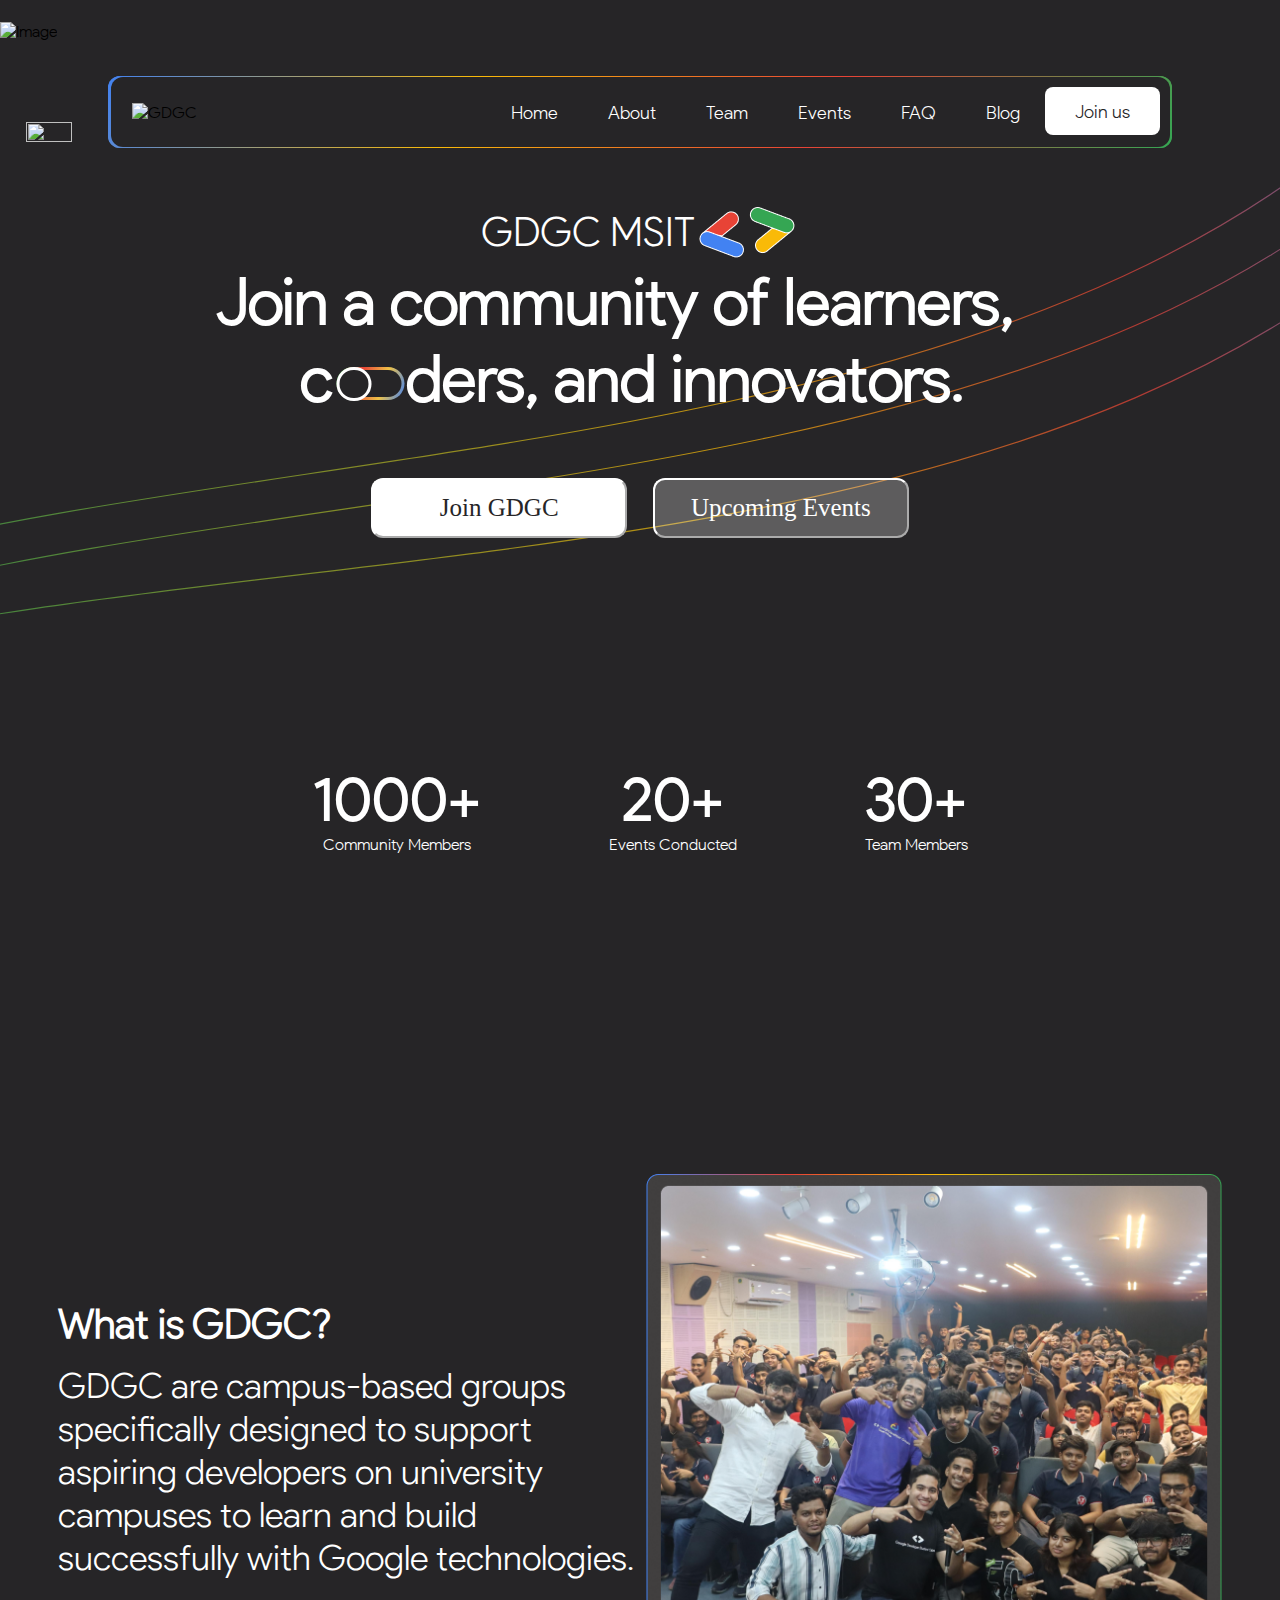
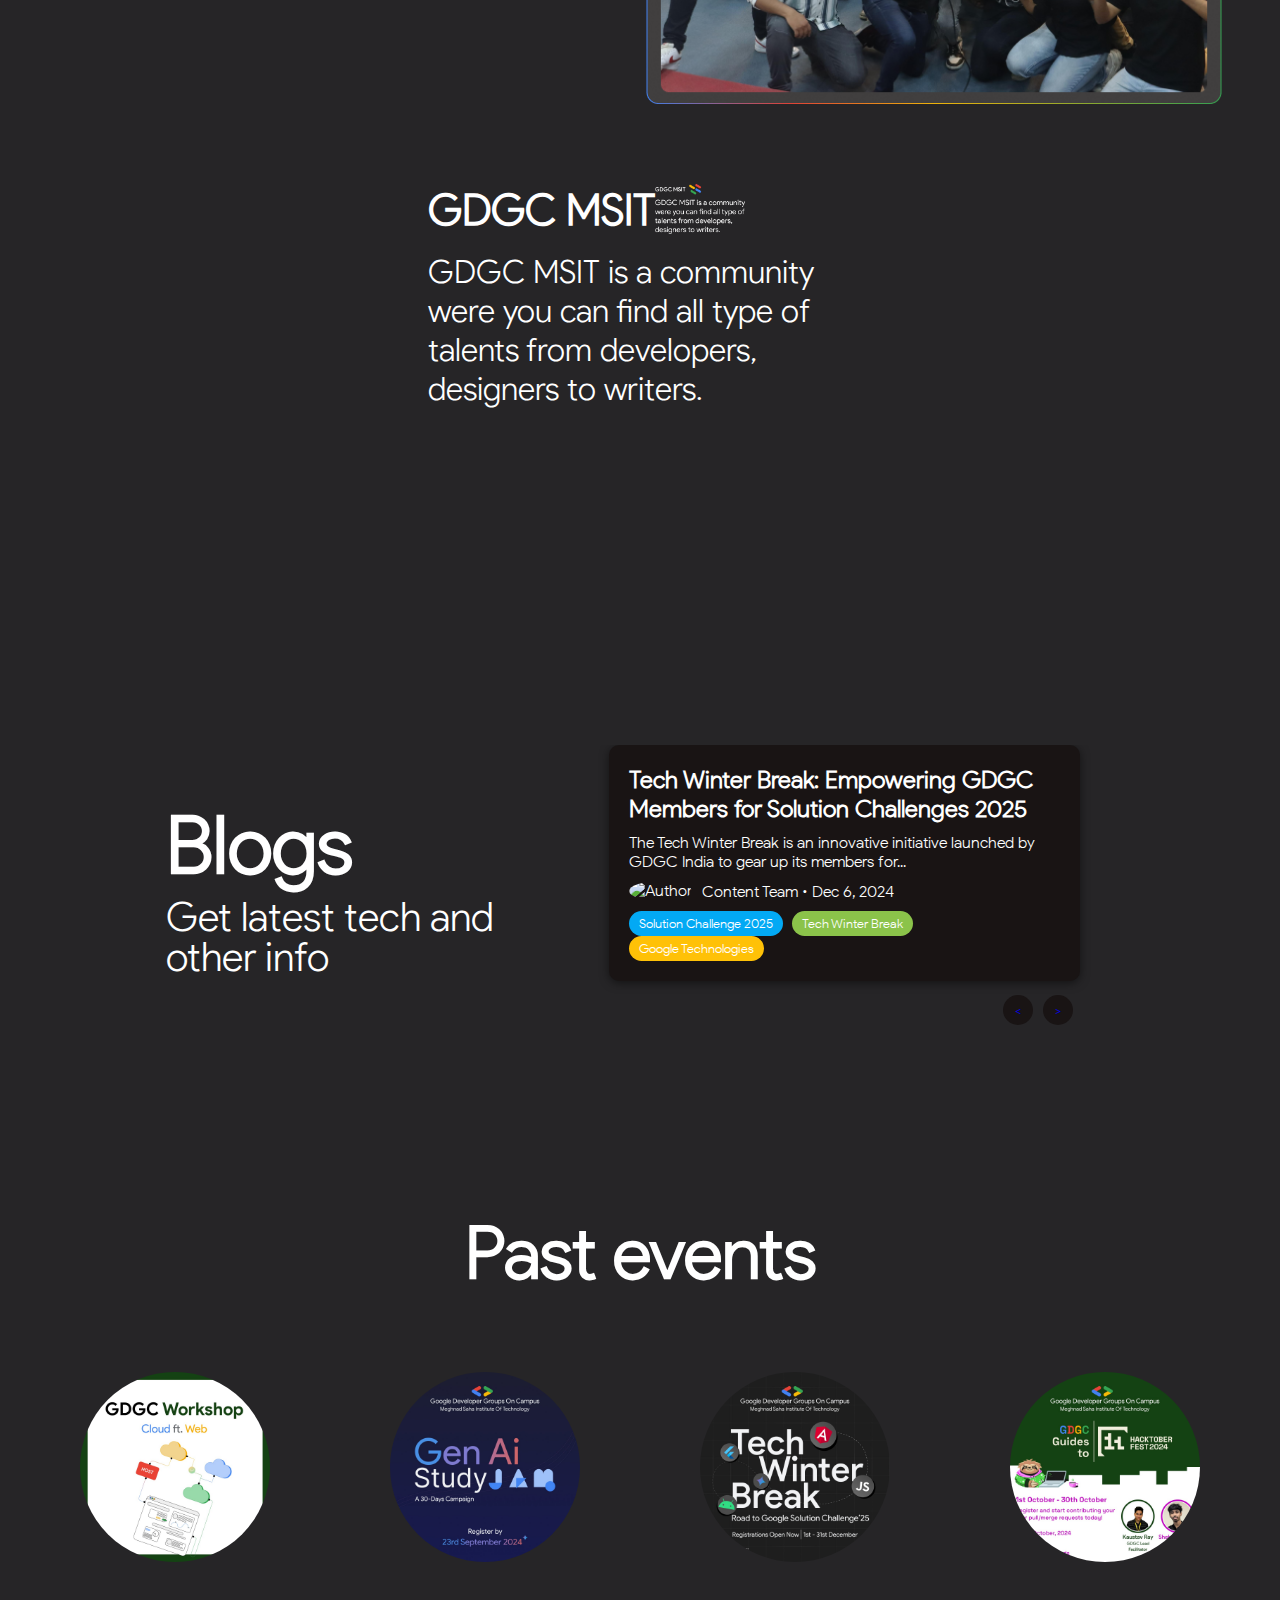
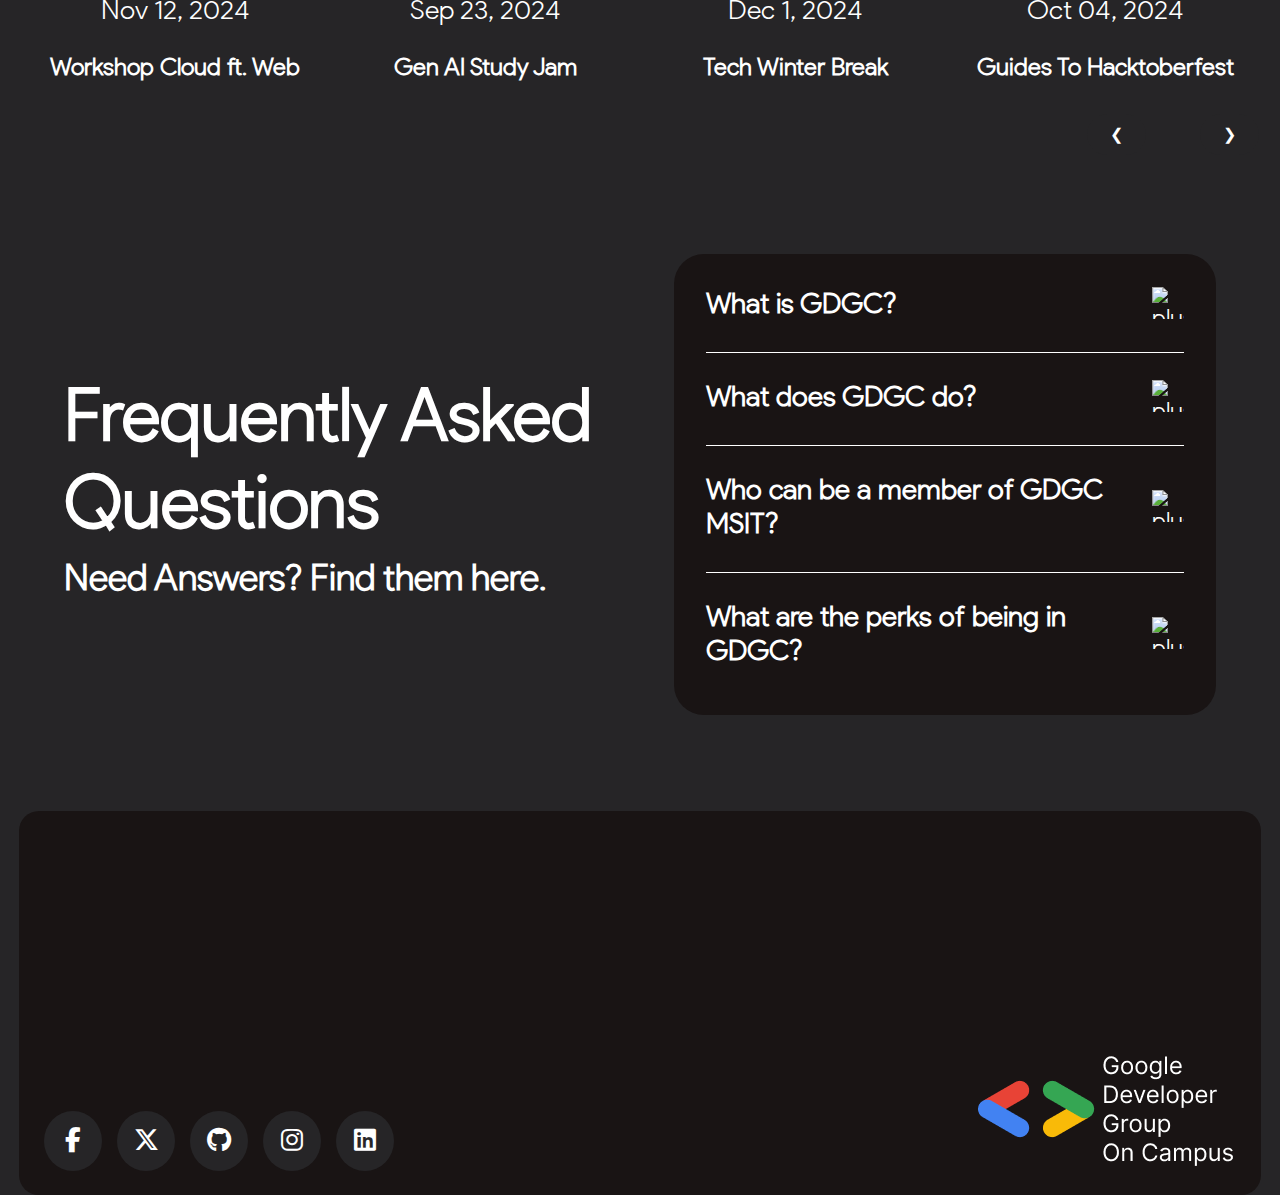
==== commit 954d07af: "Update index.html" ====
--- a/index.html
+++ b/index.html
@@ -162,9 +162,9 @@
         height="225px"
         width="300px"
       />
-      <img id="logo2" src="./image/Group-12.png" alt="" />
-      <img id="logo3" src="./image/Frame 88.png" alt="" />
-      <img id="logo4" src="./image/Group 11.png" alt="" />
+      <img id="logo2" src="Group-12.png" alt="" />
+      <img src="/test/image/Frame 88.png" alt="Image">
+      <img id="logo4" src="/Group11.png" alt="" />
       <img id="logo5" src="./image/BG-1.png.svg" width="100%" alt="" />
       <div class="main">
         <div class="main-1">
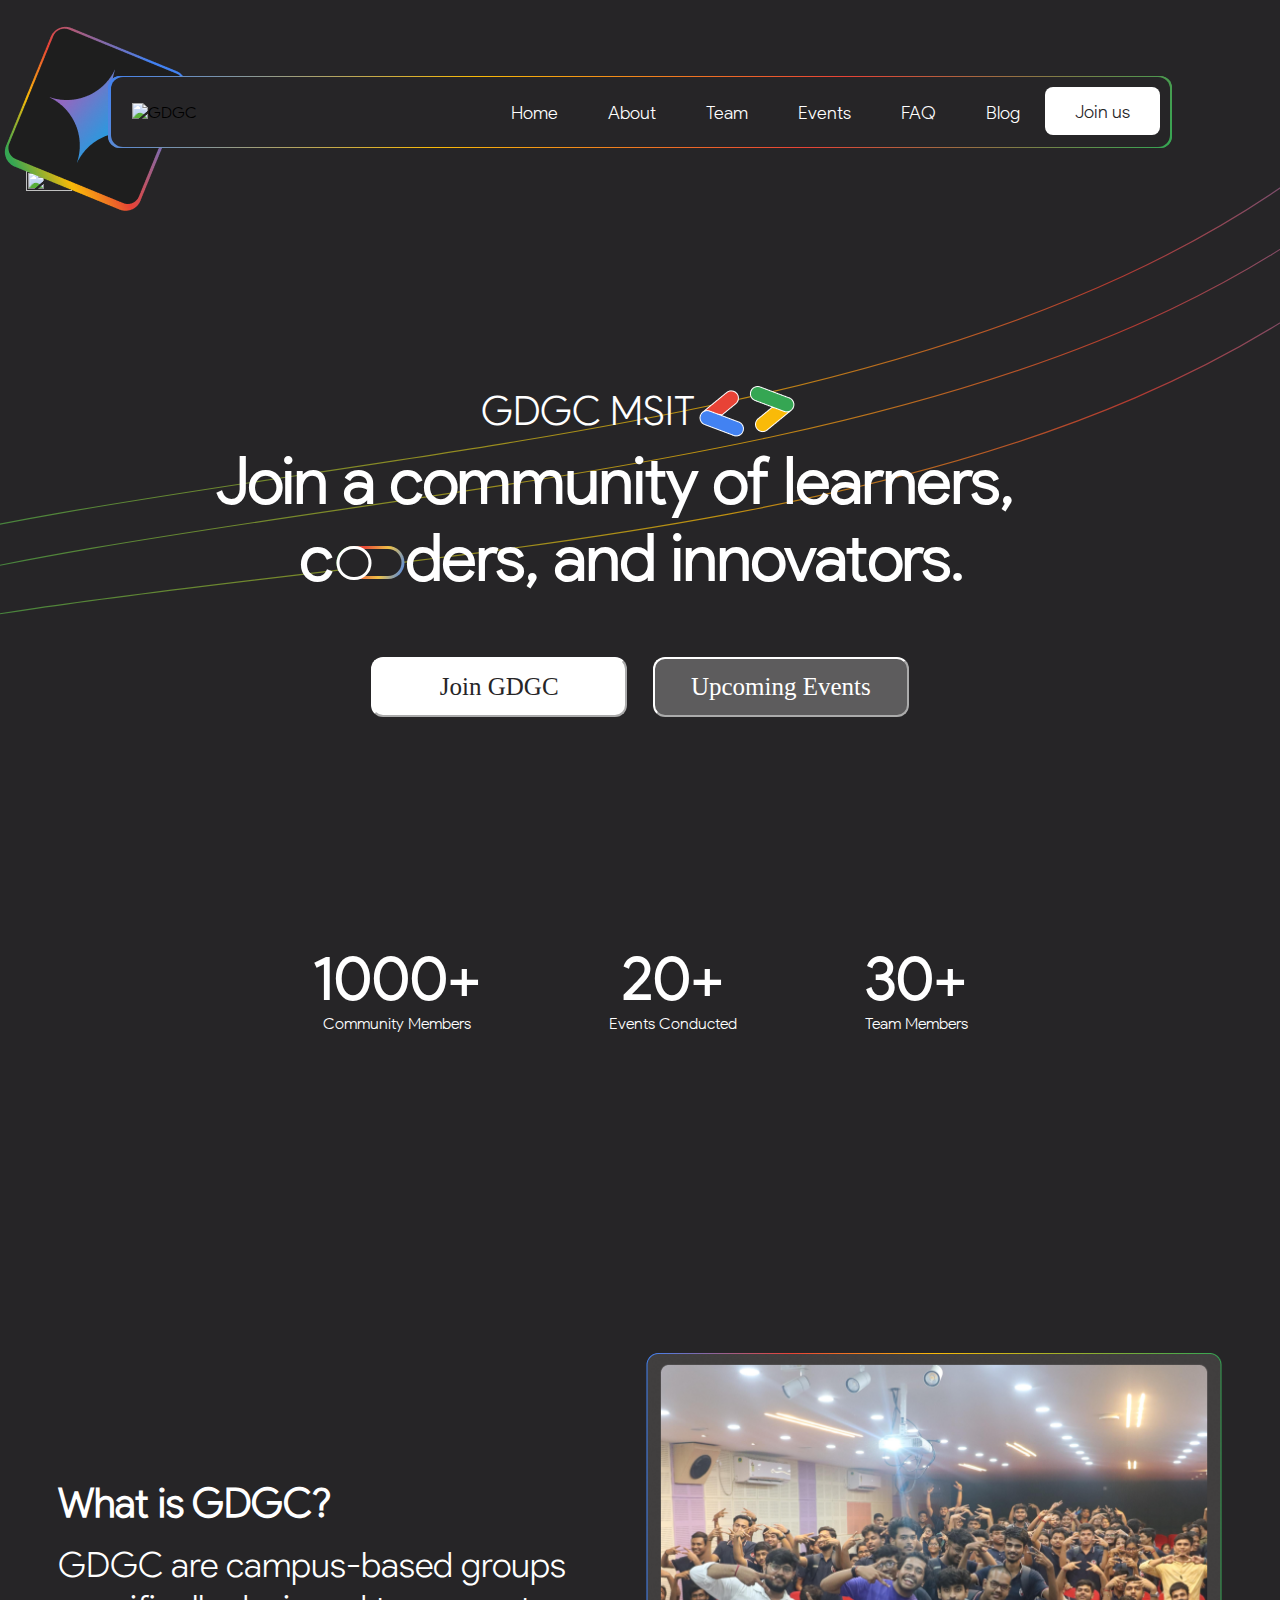
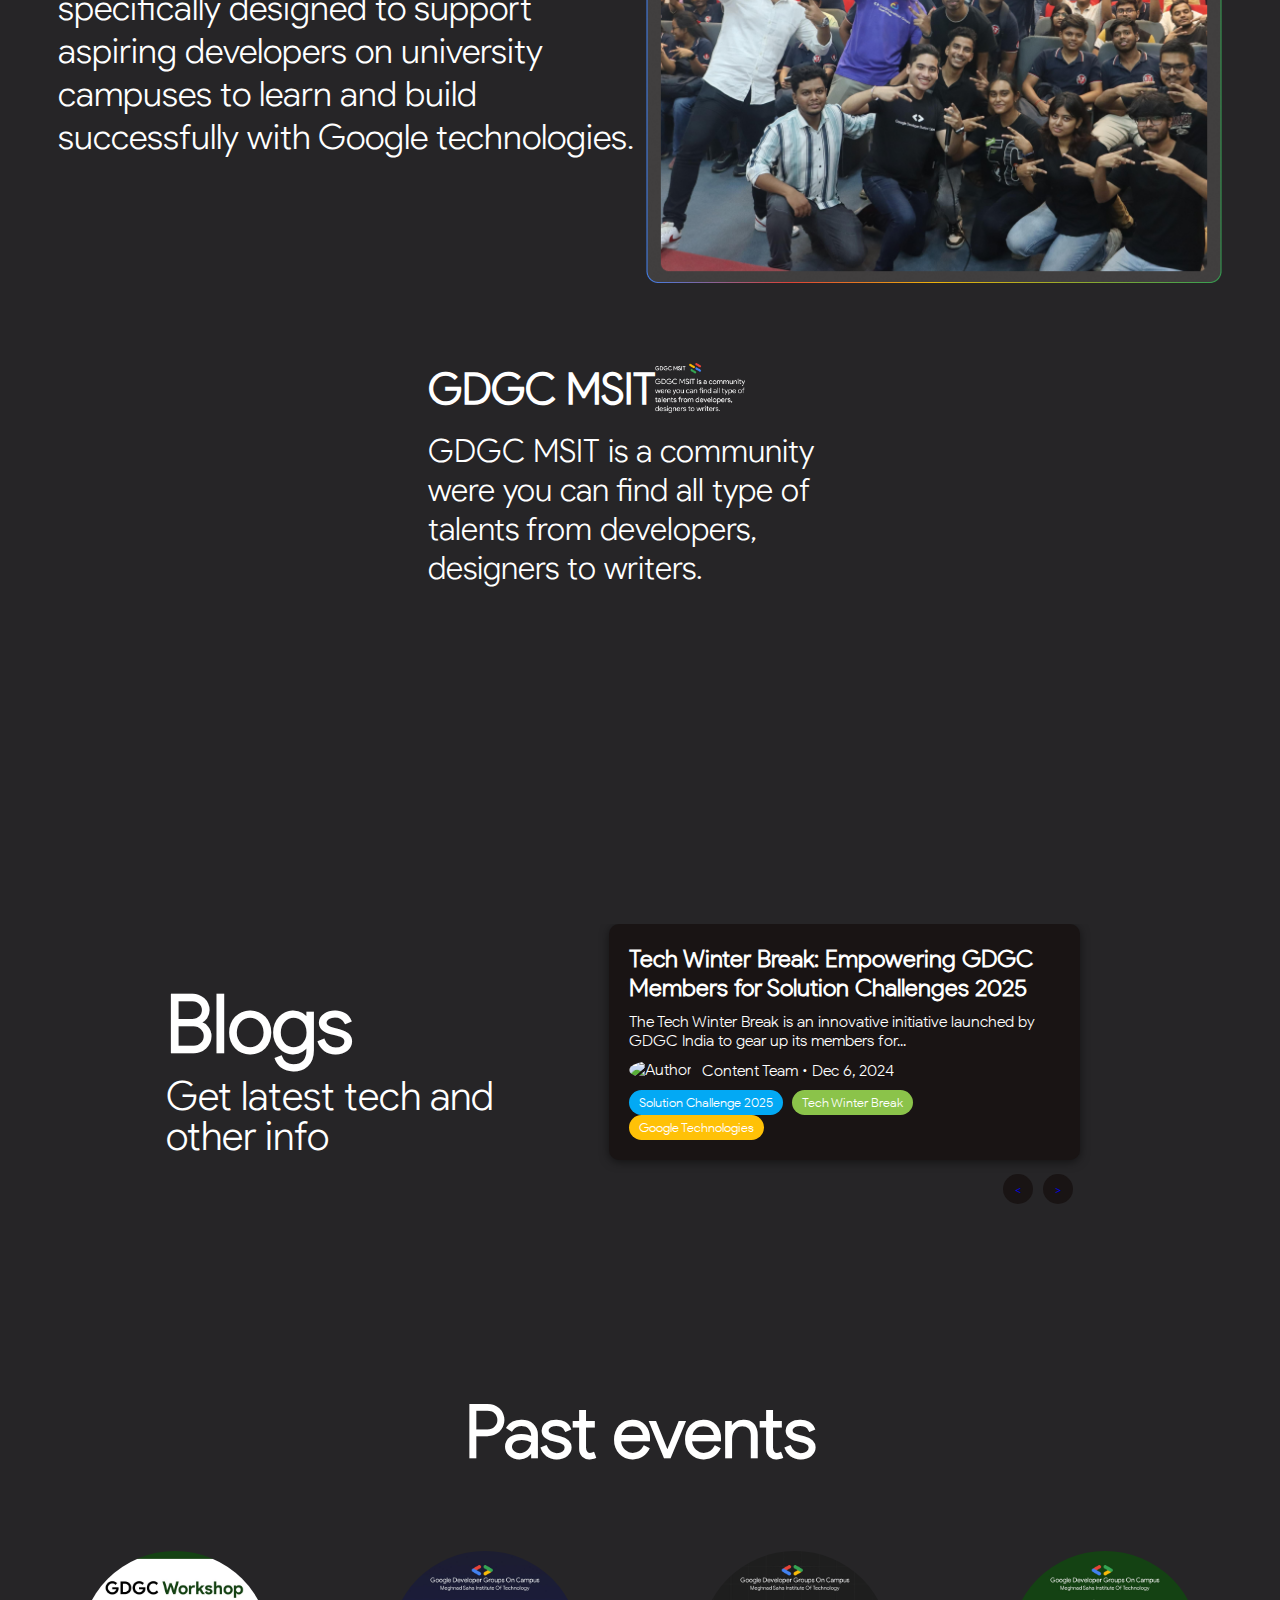
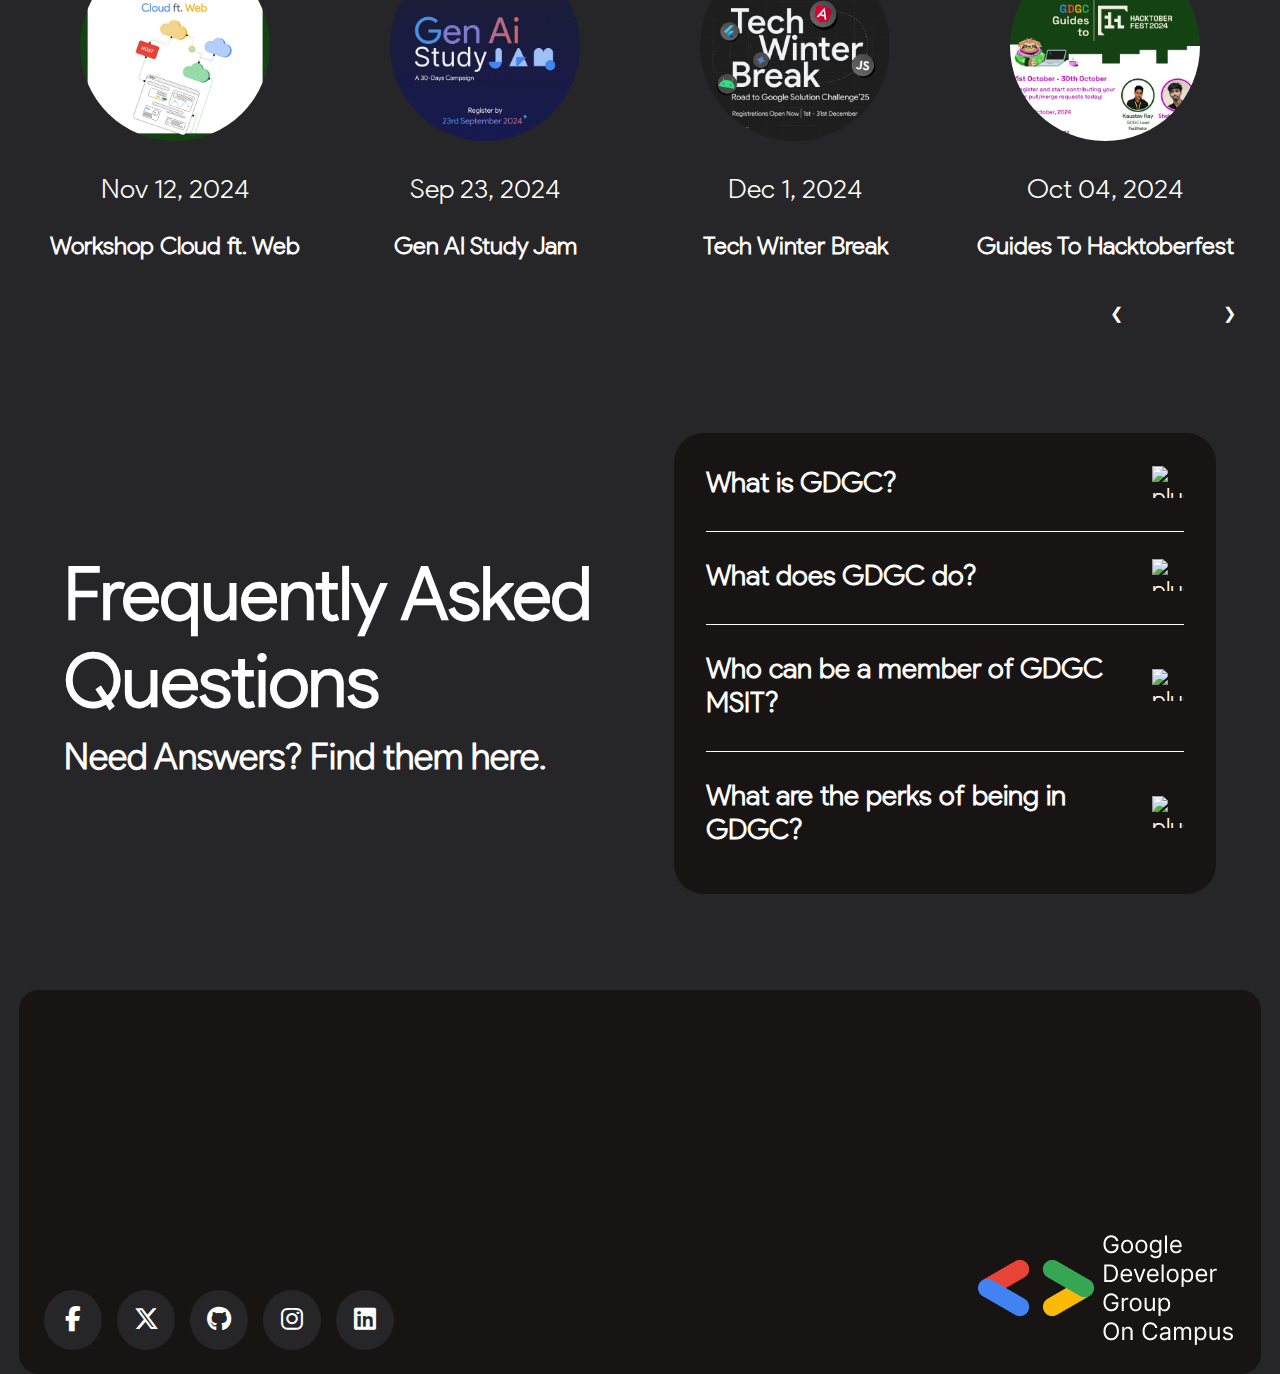
==== commit dad090a0: "Update index.html" ====
--- a/index.html
+++ b/index.html
@@ -163,8 +163,8 @@
         width="300px"
       />
       <img id="logo2" src="Group-12.png" alt="" />
-      <img src="/test/image/Frame 88.png" alt="Image">
-      <img id="logo4" src="/Group11.png" alt="" />
+      <img src="./image/Frame 88.png" alt="Image">
+      <img id="logo4" src="./image/Group 11.png" alt="" />
       <img id="logo5" src="./image/BG-1.png.svg" width="100%" alt="" />
       <div class="main">
         <div class="main-1">
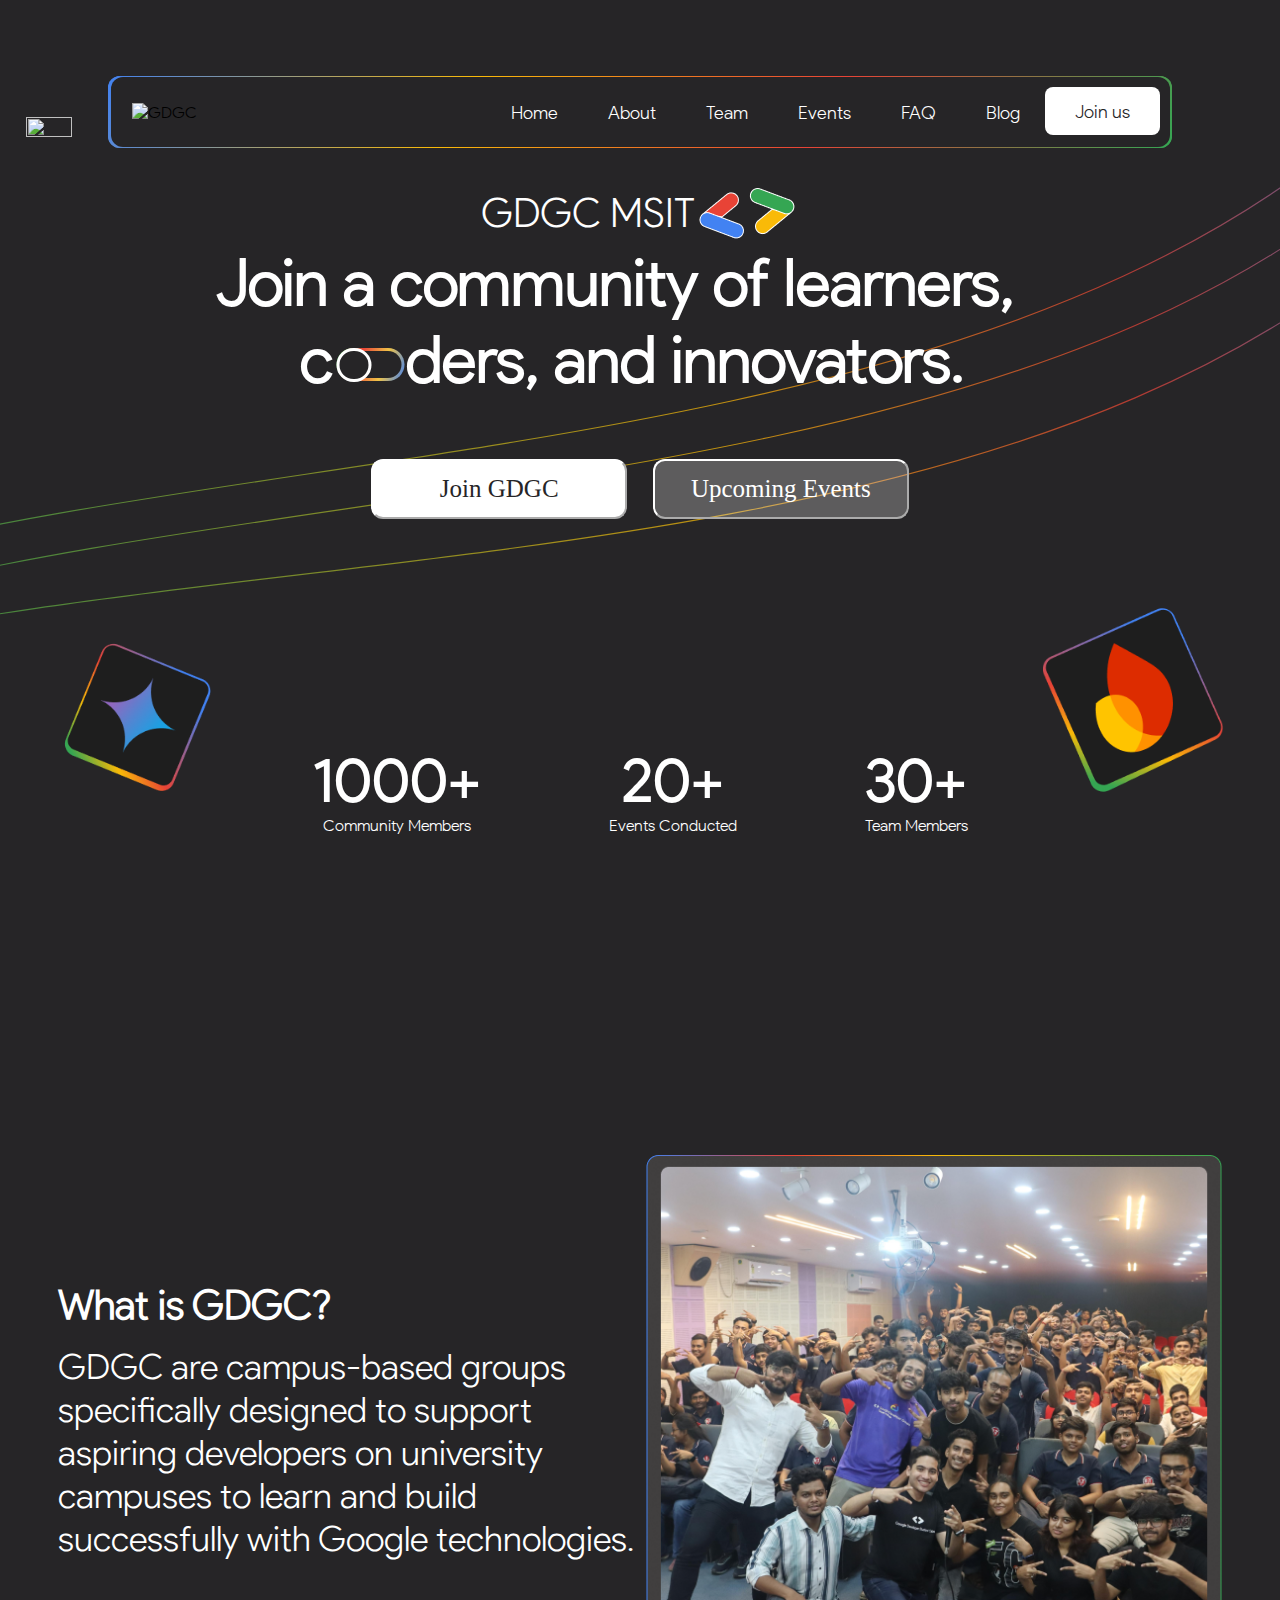
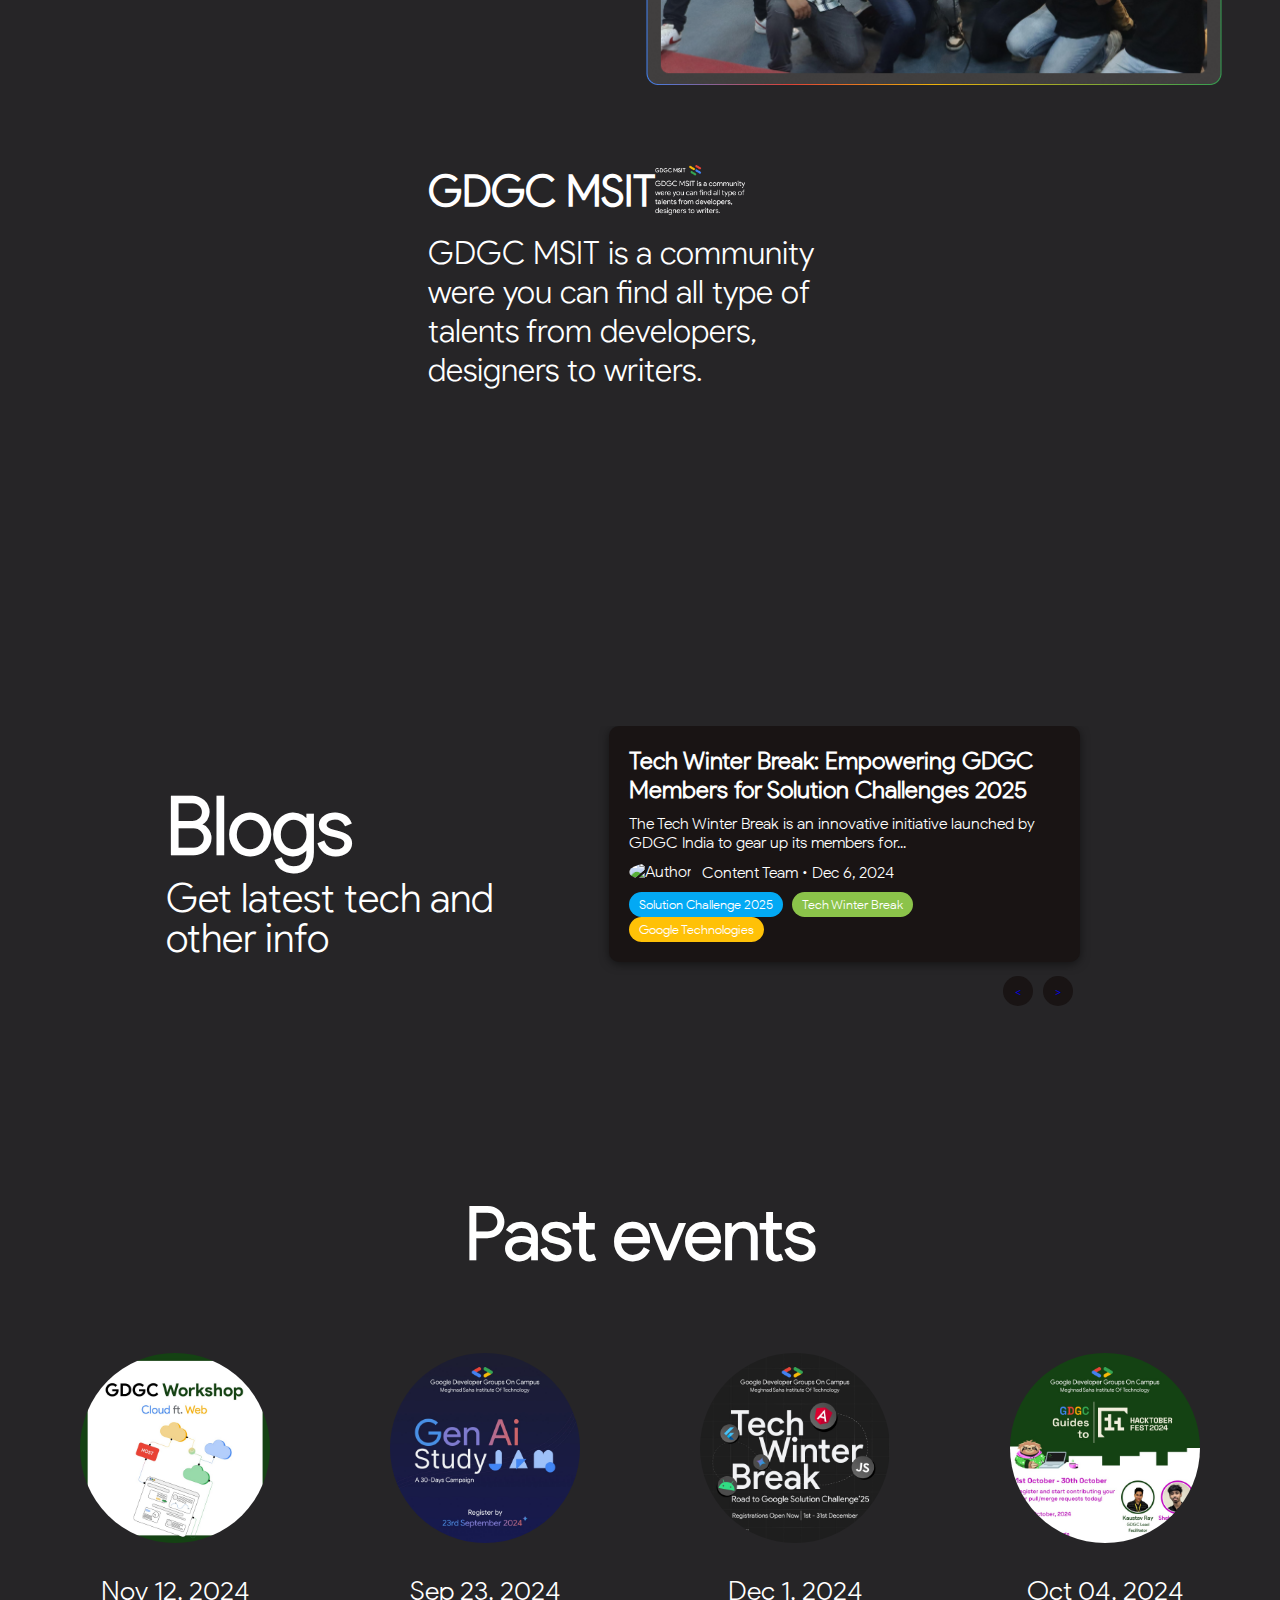
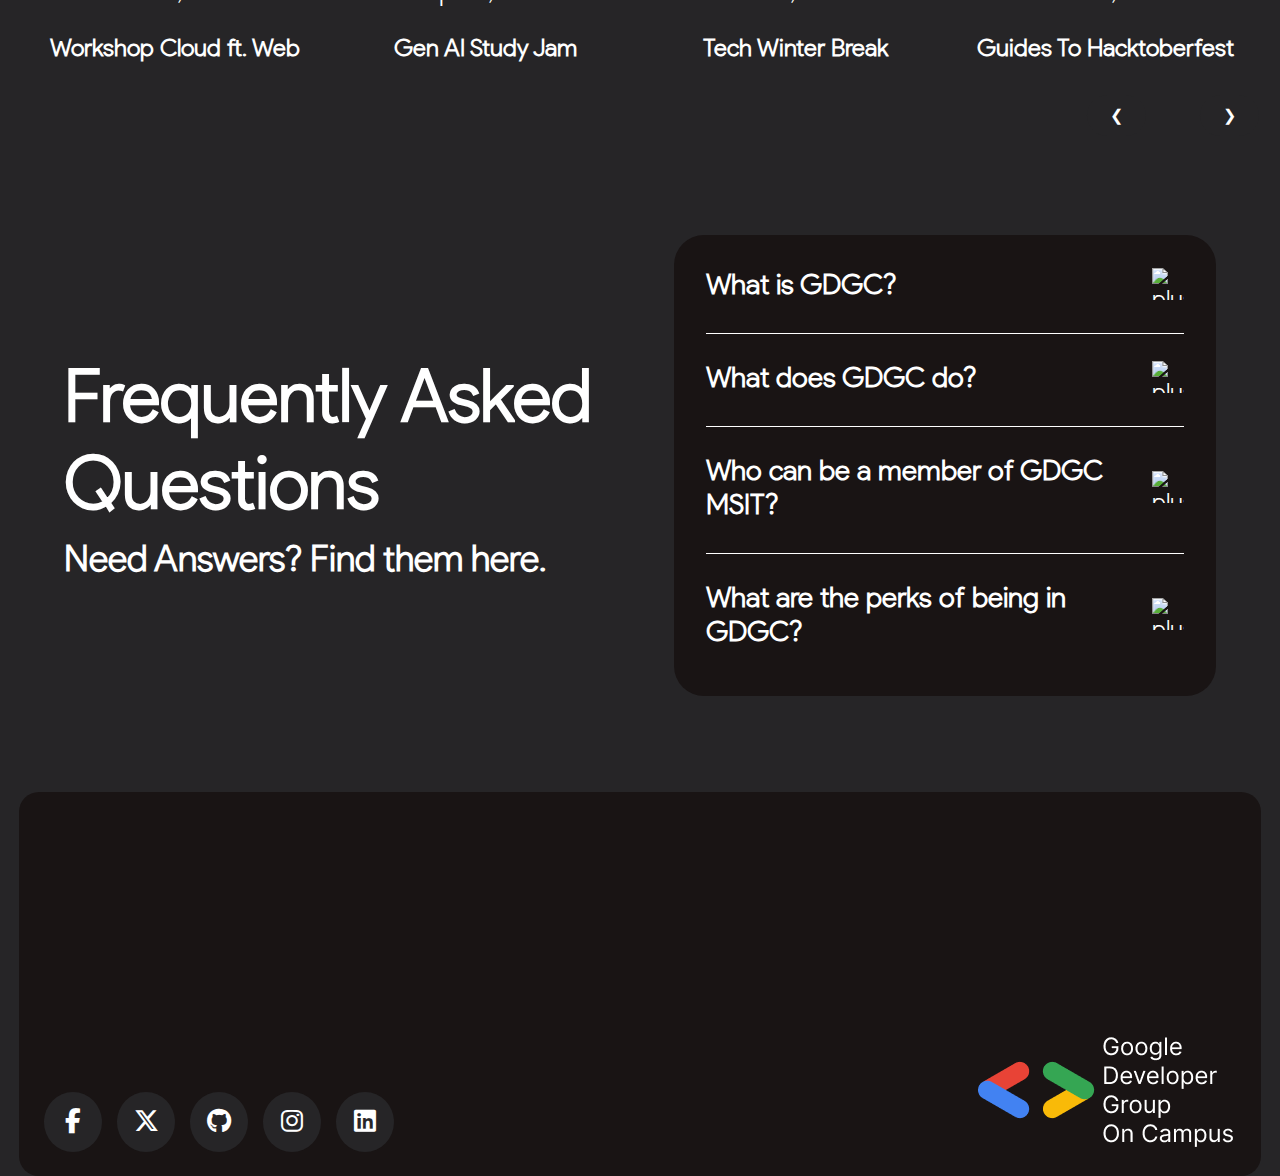
==== commit 613f4d4d: "Update index.html" ====
--- a/index.html
+++ b/index.html
@@ -162,8 +162,8 @@
         height="225px"
         width="300px"
       />
-      <img id="logo2" src="Group-12.png" alt="" />
-      <img src="./image/Frame 88.png" alt="Image">
+      <img id="logo2" src="./image/Group 12.png" alt="" />
+      <img id="logo3" src="./image/Frame 88.png" alt="Image">
       <img id="logo4" src="./image/Group 11.png" alt="" />
       <img id="logo5" src="./image/BG-1.png.svg" width="100%" alt="" />
       <div class="main">
